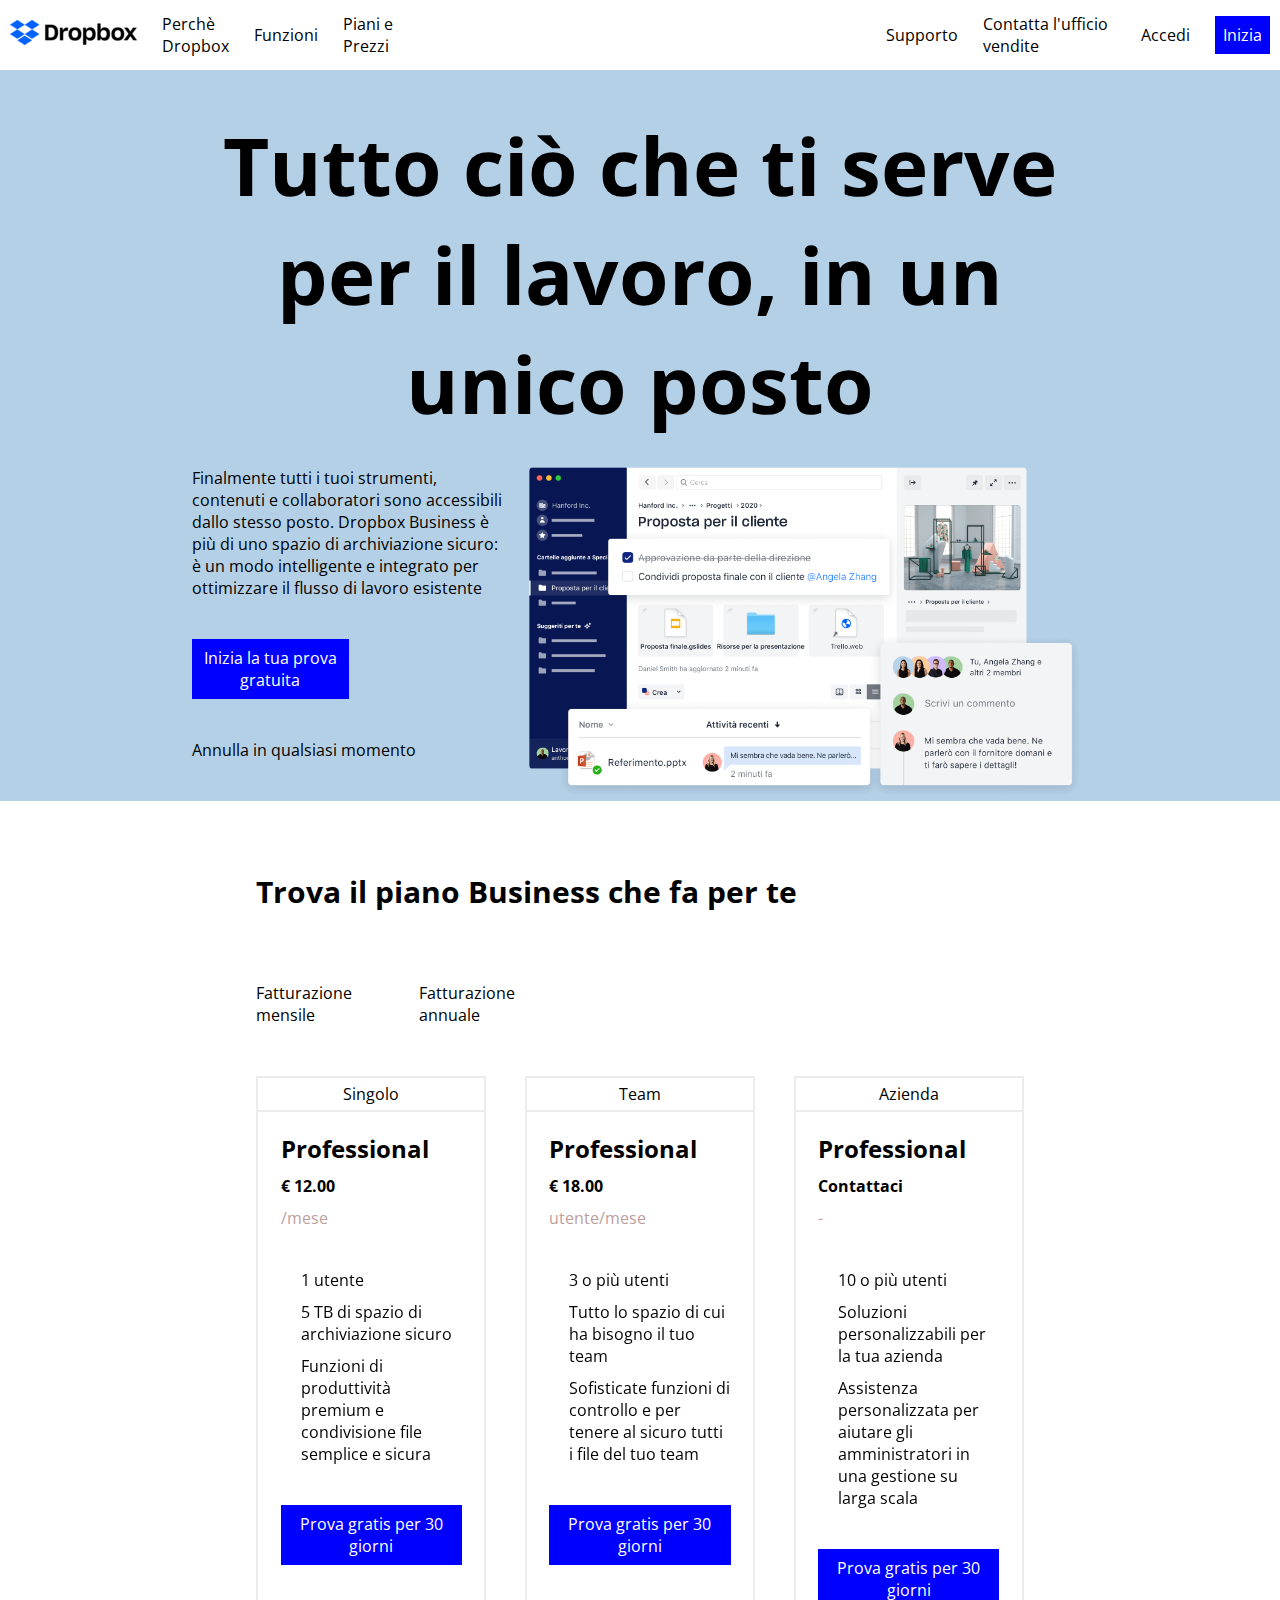
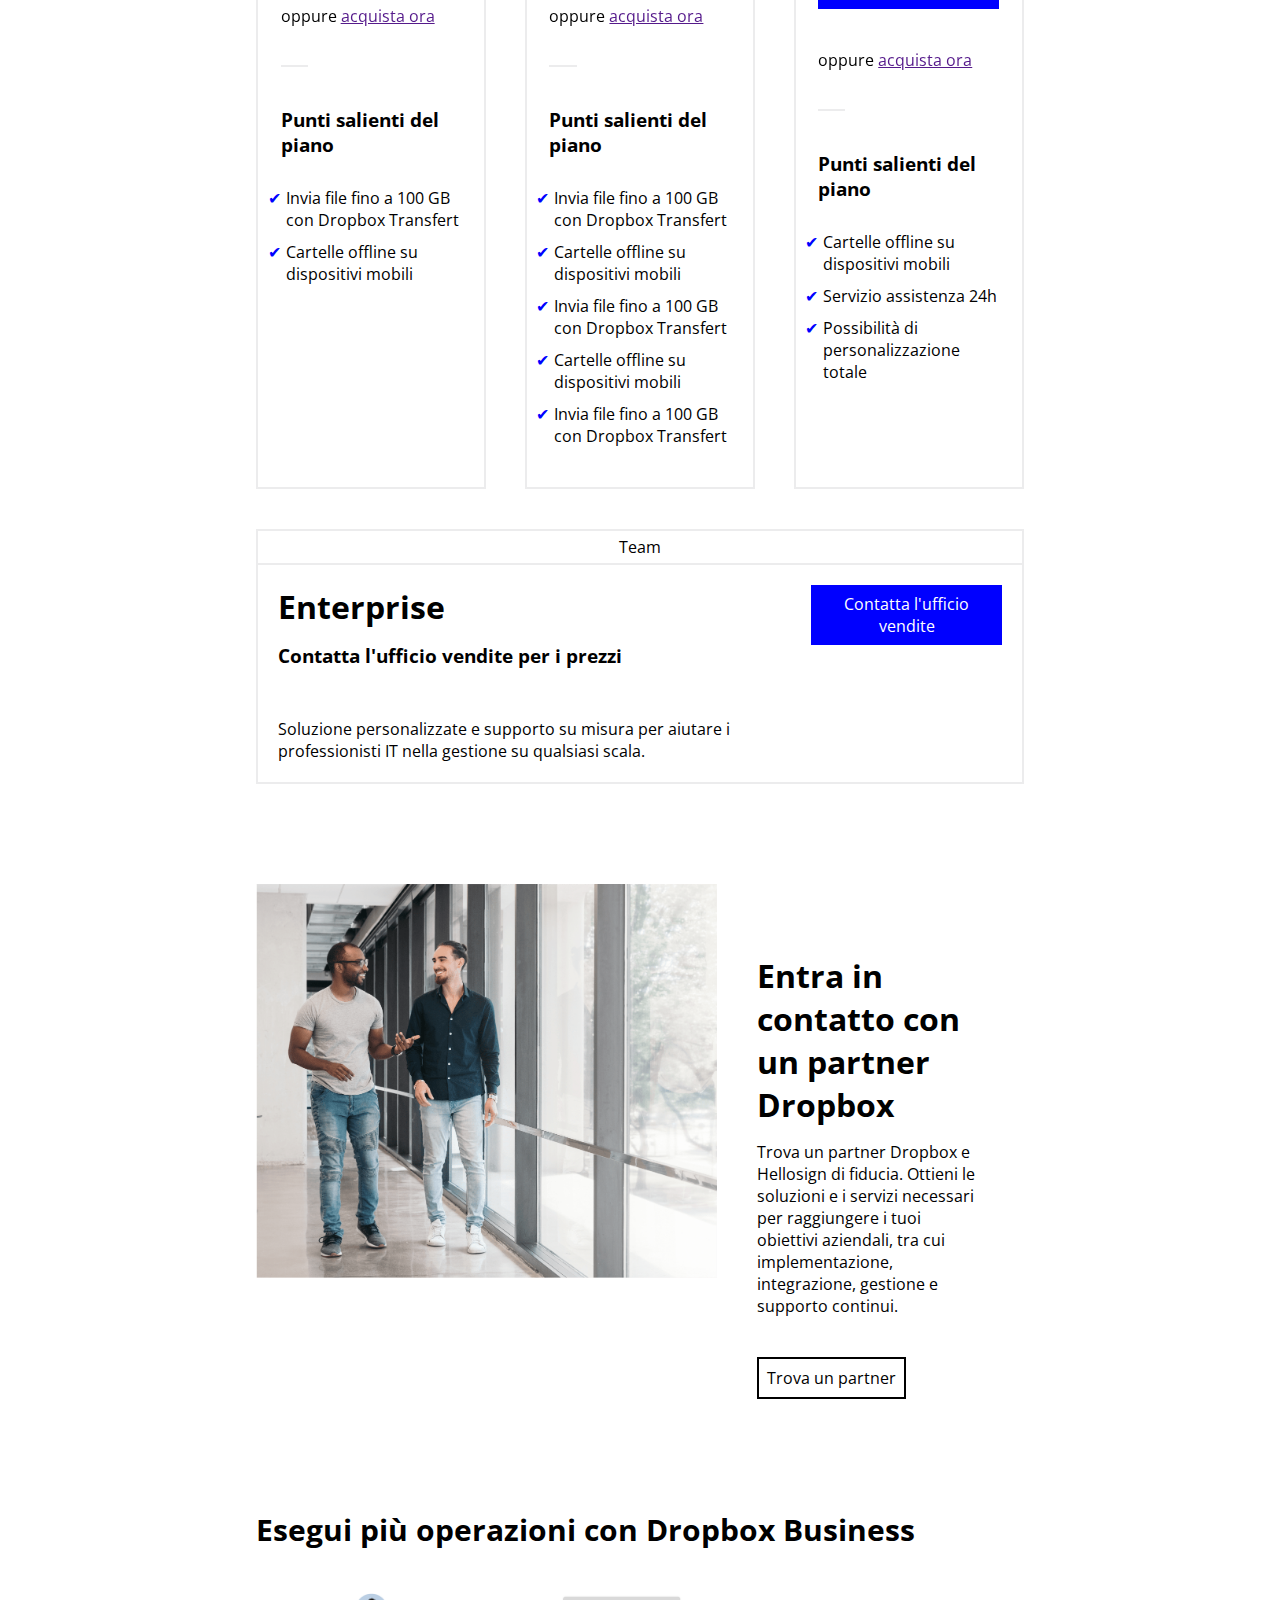
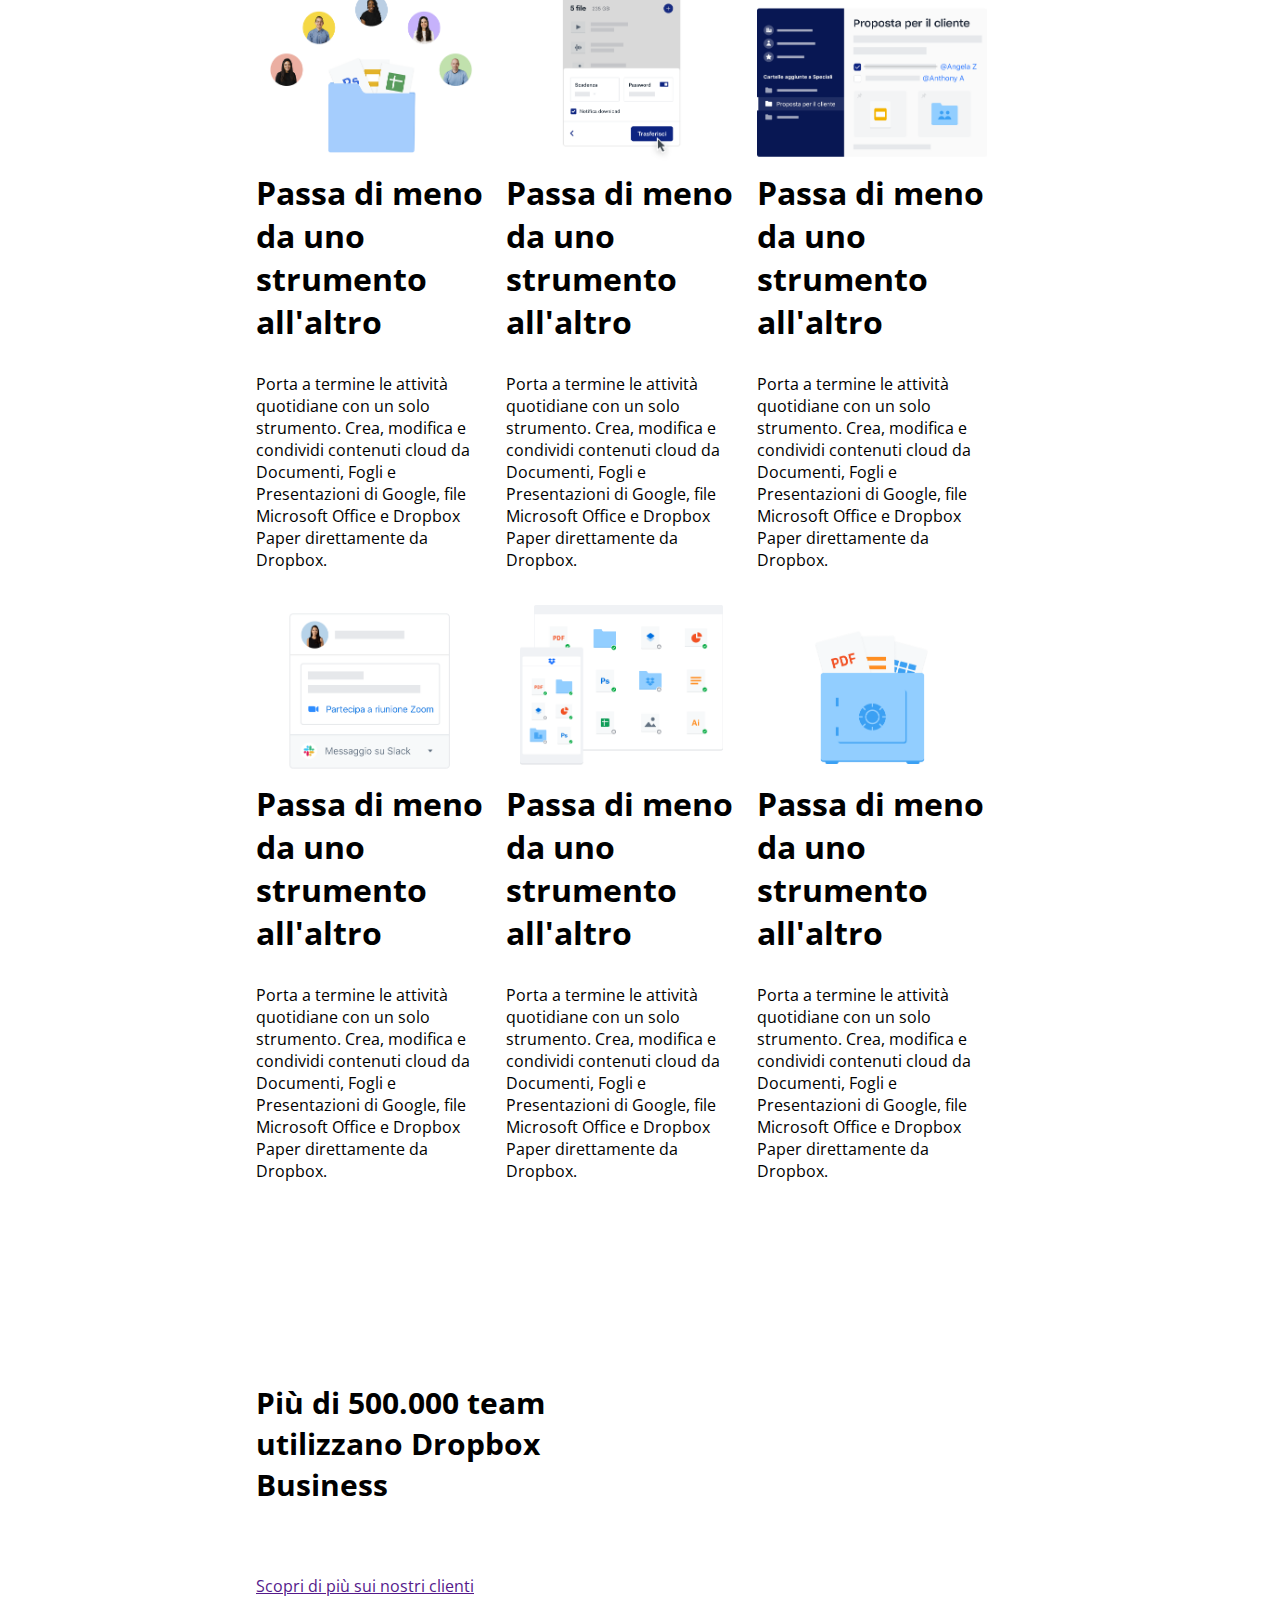
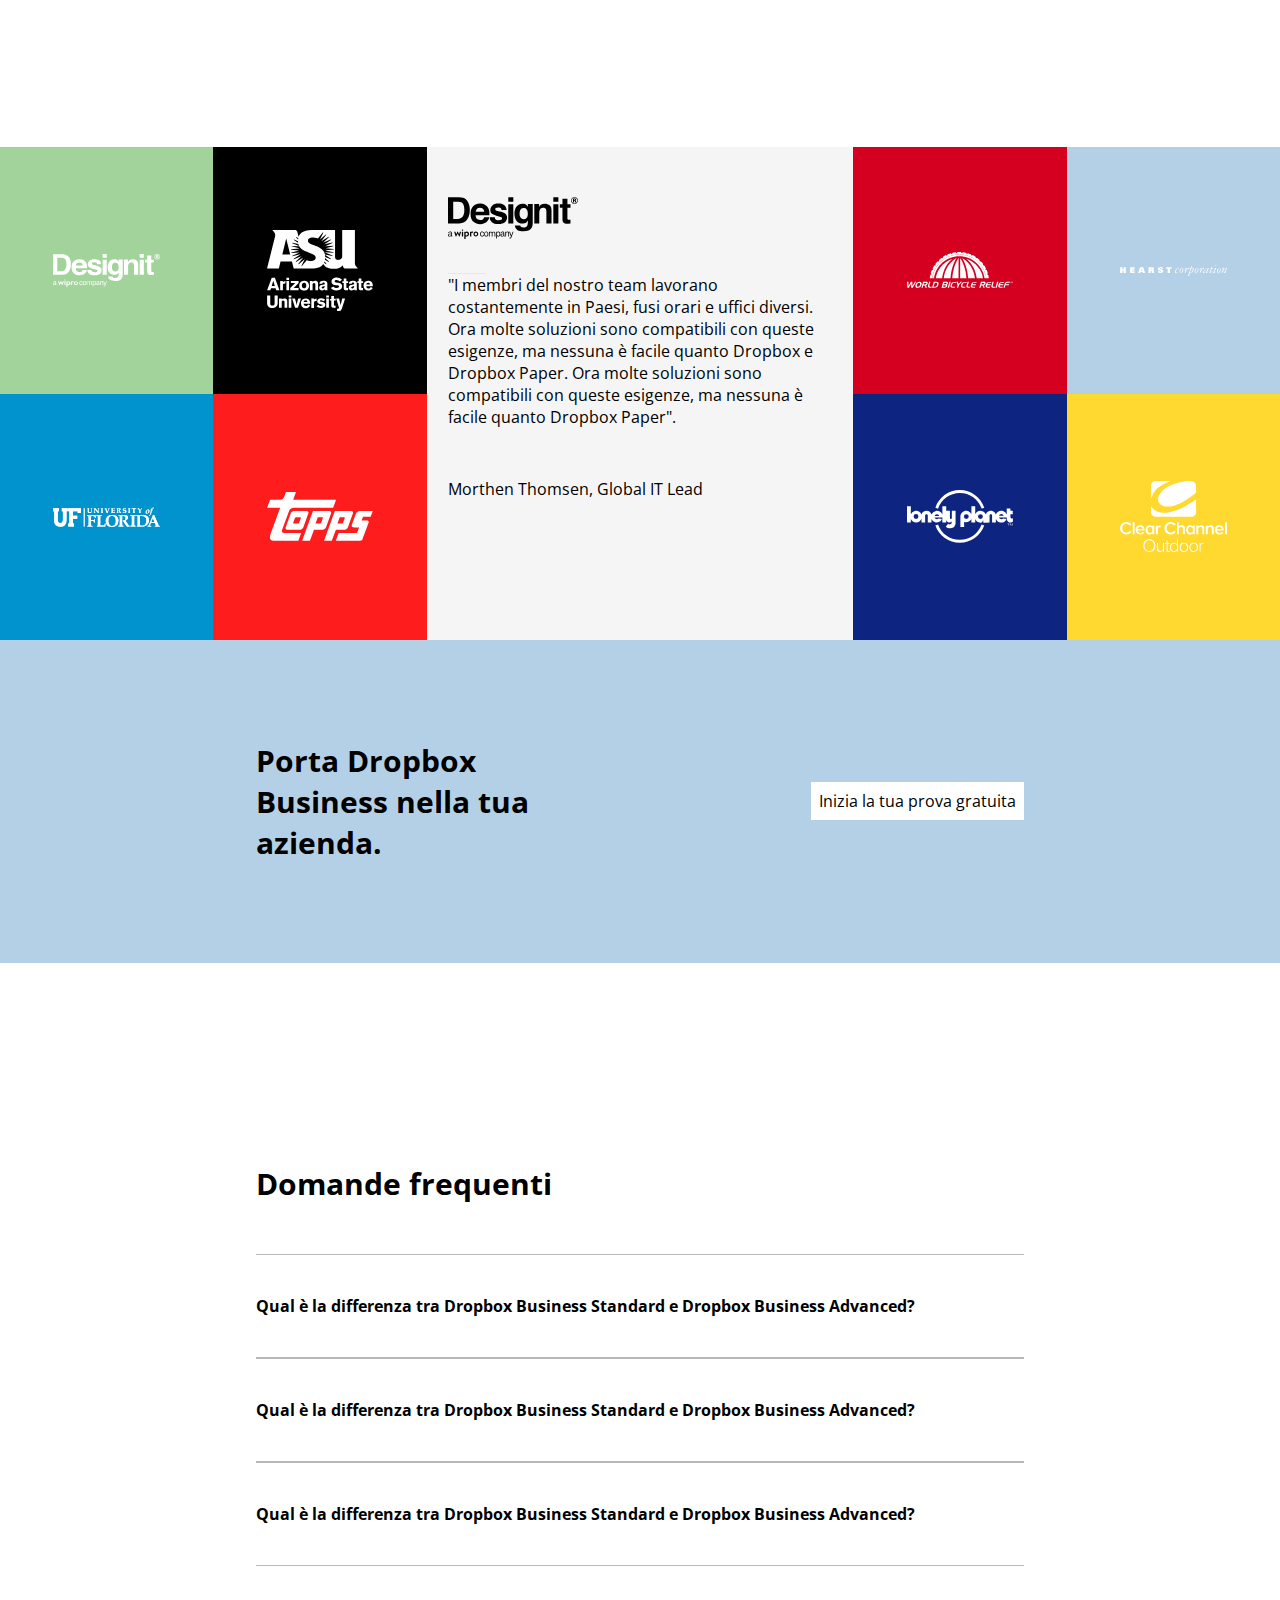
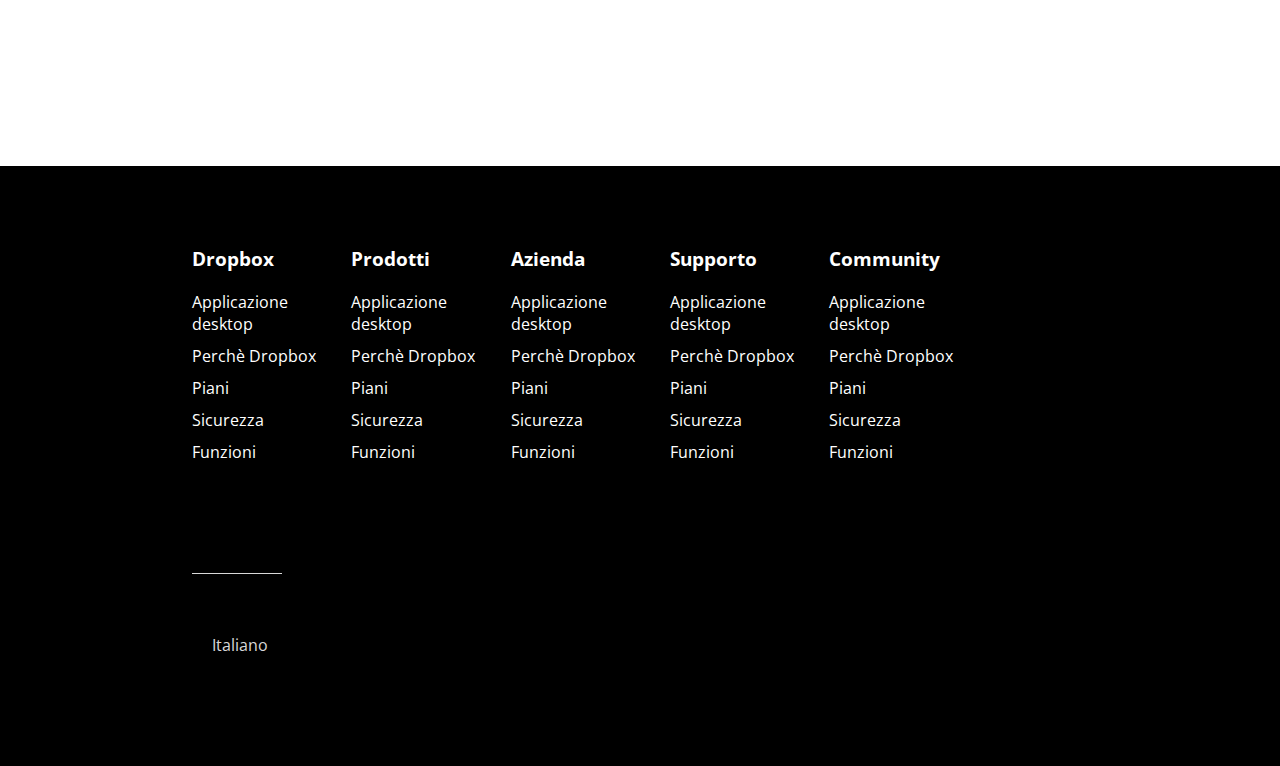
==== bonus/index.html @ e0d0a971 "esercizio base completato - inizio elementi bonus" ====
<!DOCTYPE html>
<html lang="it">
<head>
    <meta charset="UTF-8">
    <meta name="viewport" content="width=device-width, initial-scale=1.0">
    <link rel="stylesheet" href="https://cdnjs.cloudflare.com/ajax/libs/font-awesome/6.5.2/css/all.min.css" integrity="sha512-SnH5WK+bZxgPHs44uWIX+LLJAJ9/2PkPKZ5QiAj6Ta86w+fsb2TkcmfRyVX3pBnMFcV7oQPJkl9QevSCWr3W6A==" crossorigin="anonymous" referrerpolicy="no-referrer" />
    <link rel="preconnect" href="https://fonts.googleapis.com">
    <link rel="preconnect" href="https://fonts.gstatic.com" crossorigin>
    <link href="https://fonts.googleapis.com/css2?family=Open+Sans:ital,wght@0,300..800;1,300..800&display=swap" rel="stylesheet">
    <link rel="stylesheet" href="css/style.css">
    <title>Dropbox</title>
</head>
<body>

    <!-- inizio header -->
    <header>

        <!-- menu di navigazione -->
        <nav>
            <ul id="nav-ul-left">
                <li><a href=""><img src="img/logo-small.png" alt="logo"></a></li>
                <li><a href="">Perchè Dropbox</a></li>
                <li><a href="">Funzioni</a></li>
                <li><a href="">Piani e Prezzi</a></li>
            </ul>

            <ul id="nav-ul-right">
                <li><a href="">Supporto</a></li>
                <li><a href="">Contatta l'ufficio vendite</a></li>
                <li><a href="">Accedi</a></li>
                <li class="plan-button-try" id="little-button"><a id="inizia" href="">Inizia</a></li>
            </ul>
        </nav>
        <!-- /fine menu di navigazione -->

        <!-- banner header -->
        <section id="head-banner">
            <h1>Tutto ciò che ti serve per il lavoro, in un unico posto</h1>
            <div id="banner-flex-container">
                <div id="banner-left-item">
                    <p>Finalmente tutti i tuoi strumenti, contenuti e collaboratori sono accessibili dallo stesso posto. Dropbox Business è più di uno spazio di archiviazione sicuro: è un modo intelligente e integrato per ottimizzare il flusso di lavoro esistente</p>
                    <div class="plan-button-try" id="banner-button"><a href="">Inizia la tua prova gratuita</a></div>
                    <p>Annulla in qualsiasi momento</p>
                    <div id="arrow-down"><a href="#plans"><i class="fa-solid fa-arrow-down"></i></a></div>
                </div>
                <div id="banner-right-item">
                    <img src="img/jumbo.png" alt="">
                </div>
            </div>
        </section>
        <!-- /fine banner header -->

    </header>
    <!-- /fine header -->

    <!-- inizio main -->
    <main>

        <!-- sezioni piani tariffari -->
        <section id="plans">
            <!-- Titolo -->
            <h1 class="section-title">Trova il piano Business che fa per te</h1>
            <!-- Fatturazione -->
            <div id="radio-flex-container">
                <span class="facture"><i class="fa-regular fa-circle"></i> Fatturazione mensile</span>
                <span class="facture"><i class="fa-regular fa-circle"></i> Fatturazione annuale</span>
            </div>
            <!-- Scelta box piano tariffario -->
            <div id="plans-flex-container">
                <!-- inizio box piano tariffario -->
                <div class="plan-box">
                    <div class="plan-type"><i class="fa-solid fa-user"></i> Singolo</div>
                    <div class="plan-box-inside-container">
                        <h2>Professional</h2>
                        <div class="plan-price"> 12.00</div>
                        <div class="plan-duration">/mese</div>
                        <ul class="plan-details-list users-detail">
                            <li><i class="fa-solid fa-user"></i><span>1 utente</span></li>
                            <li><i class="fa-solid fa-folder"></i><span>5 TB di spazio di archiviazione sicuro</span></li>
                            <li><i class="fa-solid fa-share-nodes"></i><span>Funzioni di produttività premium e condivisione file semplice e sicura</span></li>
                        </ul>
                        <a href=""><div class="plan-button-try">
                            Prova gratis per 30 giorni
                        </div></a>
                        <div class="plan-buy-now">
                            oppure <a href="">acquista ora</a>
                            <div class="plan-buy-now-border"></div>
                        </div>
                        <h3 class="plan-feature-title">Punti salienti del piano</h3>
                        <ul class="plan-details-list check-blue">
                            <li><div>Invia file fino a 100 GB con Dropbox Transfert</div></li>
                            <li><div>Cartelle offline su dispositivi mobili</div></li>
                        </ul>
                    </div>
                </div>
                <!-- /fine box piano tariffario -->
                
                <!-- inizio box piano tariffario -->
                <div class="plan-box">
                    <div class="plan-type"><i class="fa-solid fa-users"></i> Team</div>
                    <div class="plan-box-inside-container">
                        <h2>Professional</h2>
                        <div class="plan-price"> 18.00</div>
                        <div class="plan-duration">utente/mese</div>
                        <ul class="plan-details-list users-detail">
                            <li><i class="fa-solid fa-users"></i><span>3 o più utenti</span></li>
                            <li><i class="fa-solid fa-folder"></i><span>Tutto lo spazio di cui ha bisogno il tuo team</span></li>
                            <li><i class="fa-solid fa-share-nodes"></i><span>Sofisticate funzioni di controllo e per tenere al sicuro tutti i file del tuo team</span></li>
                        </ul>
                        <a href=""><div class="plan-button-try">
                            Prova gratis per 30 giorni
                        </div></a>
                        <div class="plan-buy-now">
                            oppure <a href="">acquista ora</a>
                            <div class="plan-buy-now-border"></div>
                        </div>
                        <h3 class="plan-feature-title">Punti salienti del piano</h3>
                        <ul class="plan-details-list check-blue">
                            <li><div>Invia file fino a 100 GB con Dropbox Transfert</div></li>
                            <li><div>Cartelle offline su dispositivi mobili</div></li>
                            <li><div>Invia file fino a 100 GB con Dropbox Transfert</div></li>
                            <li><div>Cartelle offline su dispositivi mobili</div></li>
                            <li><div>Invia file fino a 100 GB con Dropbox Transfert</div></li>
                        </ul>
                    </div>
                </div>
                <!-- /fine box piano tariffario -->

                <!-- inizio box piano tariffario -->
                <div class="plan-box">
                    <div class="plan-type"><i class="fa-solid fa-building"></i> Azienda</div>
                    <div class="plan-box-inside-container">
                        <h2>Professional</h2>
                        <div class="plan-price-contact">Contattaci</div>
                        <div class="plan-duration">-</div>
                        <ul class="plan-details-list users-detail">
                            <li><i class="fa-solid fa-user"></i><span>10 o più utenti</span></li>
                            <li><i class="fa-solid fa-folder"></i><span>Soluzioni personalizzabili per la tua azienda</span></li>
                            <li><i class="fa-solid fa-share-nodes"></i><span>Assistenza personalizzata per aiutare gli amministratori in una gestione su larga scala</span></li>
                        </ul>
                        <a href=""><div class="plan-button-try">
                            Prova gratis per 30 giorni
                        </div></a>
                        <div class="plan-buy-now">
                            oppure <a href="">acquista ora</a>
                            <div class="plan-buy-now-border"></div>
                        </div>
                        <h3 class="plan-feature-title">Punti salienti del piano</h3>
                        <ul class="plan-details-list check-blue">
                            <li><div>Cartelle offline su dispositivi mobili</div></li>
                            <li><div>Servizio assistenza 24h</div></li>
                            <li><div>Possibilità di personalizzazione totale</div></li>
                        </ul>
                    </div>
                </div>
                <!-- /fine box piano tariffario -->
            </div>
        </section>
        <!-- /fine sezione piani tariffari -->

        <!-- inizio sezione ufficio vendite -->
        <section id="uff-vendite">
            <div class="plan-type"><i class="fa-solid fa-building"></i> Team</div>
            <div id="flex-container-uff-vend">
                <div class="flex-item-left">
                    <h1>Enterprise</h1>
                    <h3>Contatta l'ufficio vendite per i prezzi</h3>
                </div>
                <div class="flex-item-right">
                    <a href=""><div class="plan-button-try">Contatta l'ufficio vendite</div>
                </div></a>
            </div>
            <p>Soluzione personalizzate e supporto su misura per aiutare i professionisti IT nella gestione su qualsiasi scala.</p>
        </section>
        <!-- /fine sezione ufficio vendite -->

        <!-- inizio sezione contatto -->
        <section id="contatto">
            <div id="flex-container-contatto">
                <div id="item-left-contatto">
                    <img src="img/partner.png" alt="partner che parlano">
                </div>
                <div id="item-right-contatto">
                    <div>
                        <h1>Entra in contatto con un partner Dropbox</h1>
                        <p>Trova un partner Dropbox e Hellosign di fiducia. Ottieni le soluzioni e i servizi necessari per raggiungere i tuoi obiettivi aziendali, tra cui implementazione, integrazione, gestione e supporto continui.</p>
                        <a href=""><span class="white-button w-30 border-2">Trova un partner</span></a>
                    </div>
                </div>
            </div>
        </section>
        <!-- /fine sezione contatto -->

        <!-- inizio sezione più operazioni -->
        <section id="piu-operazioni">
            <h1 class="section-title">Esegui più operazioni con Dropbox Business</h1>
            <div id="flex-container-piu-operazioni">
                <div class="col-piu-operazioni">
                    <img src="img/business-feature-switching-tools.png" alt="">
                    <h1>Passa di meno da uno strumento all'altro</h1>
                    <p>Porta a termine le attività quotidiane con un solo strumento. Crea, modifica e condividi contenuti cloud da Documenti, Fogli e Presentazioni di Google, file Microsoft Office e Dropbox Paper direttamente da Dropbox.</p>
                </div>
                <div class="col-piu-operazioni">
                    <img src="img/business-feature-send-files-it.png" alt="">
                    <h1>Passa di meno da uno strumento all'altro</h1>
                    <p>Porta a termine le attività quotidiane con un solo strumento. Crea, modifica e condividi contenuti cloud da Documenti, Fogli e Presentazioni di Google, file Microsoft Office e Dropbox Paper direttamente da Dropbox.</p>
                </div>
                <div class="col-piu-operazioni">
                    <img src="img/business-feature-coordinate-it.png" alt="">
                    <h1>Passa di meno da uno strumento all'altro</h1>
                    <p>Porta a termine le attività quotidiane con un solo strumento. Crea, modifica e condividi contenuti cloud da Documenti, Fogli e Presentazioni di Google, file Microsoft Office e Dropbox Paper direttamente da Dropbox.</p>
                </div>
                <div class="col-piu-operazioni">
                    <img src="img/business-feature-integrations-it.png" alt="">
                    <h1>Passa di meno da uno strumento all'altro</h1>
                    <p>Porta a termine le attività quotidiane con un solo strumento. Crea, modifica e condividi contenuti cloud da Documenti, Fogli e Presentazioni di Google, file Microsoft Office e Dropbox Paper direttamente da Dropbox.</p>
                </div>
                <div class="col-piu-operazioni">
                    <img src="img/business-feature-multi-device.png" alt="">
                    <h1>Passa di meno da uno strumento all'altro</h1>
                    <p>Porta a termine le attività quotidiane con un solo strumento. Crea, modifica e condividi contenuti cloud da Documenti, Fogli e Presentazioni di Google, file Microsoft Office e Dropbox Paper direttamente da Dropbox.</p>
                </div>
                <div class="col-piu-operazioni">
                    <img src="img/business-feature-security.png" alt="">
                    <h1>Passa di meno da uno strumento all'altro</h1>
                    <p>Porta a termine le attività quotidiane con un solo strumento. Crea, modifica e condividi contenuti cloud da Documenti, Fogli e Presentazioni di Google, file Microsoft Office e Dropbox Paper direttamente da Dropbox.</p>
                </div>
            </div>
        </section>
        <!-- /fine sezione più operazioni -->

        <!-- inizio sezione scopri clienti -->
        <section id="scopri-clienti">
            <h1 class="section-title">Più di 500.000 team utilizzano Dropbox Business</h1>
            <div><a href="">Scopri di più sui nostri clienti</a></div>
        </section>
        <!-- /fine sezione scopri clienti -->

        <!-- inizio sezione customer -->
        <section id="customer">
            <div class="col-customer col-customer-side">
                <div class="customer-box" id="designit">
                    <img src="img/designit.svg" alt="logo designit">
                </div>
                <div class="customer-box" id="arizona">
                    <img src="img/arizona_state_university.svg" alt="logo arizona">
                </div>
                <div class="customer-box" id="florida">
                    <img src="img/university_of_florida.svg" alt="logo florida">
                </div>
                <div class="customer-box" id="topps">
                    <img src="img/topps.svg" alt="logo topps">
                </div>
            </div>
            <div class="col-customer" id="customer-central">
                <div id="c-central-container">
                    <div>
                        <img src="img/designit.svg" alt="logo design central">
                    </div>
                    <div id="line"></div>
                    <p>"I membri del nostro team lavorano costantemente in Paesi, fusi orari e uffici diversi. Ora molte soluzioni sono compatibili con queste esigenze, ma nessuna è facile quanto Dropbox e Dropbox Paper. Ora molte soluzioni sono compatibili con queste esigenze, ma nessuna è facile quanto Dropbox Paper".</p>
                    <div id="firma-customer">Morthen Thomsen, Global IT Lead</div>
                </div>
            </div>
            <div class="col-customer col-customer-side">
                <div class="customer-box" id="world-bicycle">
                    <img src="img/world_bicycle_relief.svg" alt="logo world bicycle">
                </div>
                <div class="customer-box" id="hearts">
                    <img src="img/hearst_corp.svg" alt="logo hearst">
                </div>
                <div class="customer-box" id="lonely-planet">
                    <img src="img/lonely_planet.svg" alt="logo lonely planet">
                </div>
                <div class="customer-box" id="clear-channel">
                    <img src="img/clear_channel.svg" alt="logo clear channel">
                </div>
            </div>
        </section>
        <!-- /fine sezione customer -->

        <!-- inizio sezione dropbox business -->
        <section id="dropbox-business">
            <div id="flex-container-business">
                <h1 id="business-title">Porta Dropbox Business nella tua azienda.</h1>
                <a href=""><div class="white-button">Inizia la tua prova gratuita</div></a>
            </div>
        </section>
        <!-- /fine sezione dropbox business -->

        <!-- inizio sezione faq -->
        <section id="faq">
            <h1>Domande frequenti</h1>
            <div class="faq-container">
                <div class="question">Qual è la differenza tra Dropbox Business Standard e Dropbox Business Advanced?</div>
                <div class="dropdown"><i class="fa-solid fa-caret-down"></i></div>
            </div>
            <div class="faq-container">
                <div class="question">Qual è la differenza tra Dropbox Business Standard e Dropbox Business Advanced?</div>
                <div class="dropdown"><i class="fa-solid fa-caret-down"></i></div>
            </div>
            <div class="faq-container">
                <div class="question">Qual è la differenza tra Dropbox Business Standard e Dropbox Business Advanced?</div>
                <div class="dropdown"><i class="fa-solid fa-caret-down"></i></div>
            </div>
        </section>
        <!-- /fine sezione faq -->

    </main>
    <!-- /fine main -->

    <!-- inizio footer -->
    <footer>
        <div id="footer-flex-container">
            <div class="footer-col">
                <h3>Dropbox</h3>
                <ul>
                    <a href=""><li>Applicazione desktop</li></a>
                    <a href=""><li>Perchè Dropbox</li></a>
                    <a href=""><li>Piani</li></a>
                    <a href=""><li>Sicurezza</li></a>
                    <a href=""><li>Funzioni</li></a>
                </ul>
            </div>
            <div class="footer-col">
                <h3>Prodotti</h3>
                <ul>
                    <a href=""><li>Applicazione desktop</li></a>
                    <a href=""><li>Perchè Dropbox</li></a>
                    <a href=""><li>Piani</li></a>
                    <a href=""><li>Sicurezza</li></a>
                    <a href=""><li>Funzioni</li></a>
                </ul>
            </div>
            <div class="footer-col">
                <h3>Azienda</h3>
                <ul>
                    <a href=""><li>Applicazione desktop</li></a>
                    <a href=""><li>Perchè Dropbox</li></a>
                    <a href=""><li>Piani</li></a>
                    <a href=""><li>Sicurezza</li></a>
                    <a href=""><li>Funzioni</li></a>
                </ul>
            </div>
            <div class="footer-col">
                <h3>Supporto</h3>
                <ul>
                    <a href=""><li>Applicazione desktop</li></a>
                    <a href=""><li>Perchè Dropbox</li></a>
                    <a href=""><li>Piani</li></a>
                    <a href=""><li>Sicurezza</li></a>
                    <a href=""><li>Funzioni</li></a>
                </ul>
            </div>
            <div class="footer-col">
                <h3>Community</h3>
                <ul>
                    <a href=""><li>Applicazione desktop</li></a>
                    <a href=""><li>Perchè Dropbox</li></a>
                    <a href=""><li>Piani</li></a>
                    <a href=""><li>Sicurezza</li></a>
                    <a href=""><li>Funzioni</li></a>
                </ul>
            </div>
        </div>
        <div id="lang-cont">
            <div><i class="fa-solid fa-earth-americas"></i> <span>Italiano </span><i class="fa-solid fa-caret-up"></i></div>
        </div>
    </footer>
    <!-- /fine footer -->
    
</body>
</html>
---- bonus/css/style.css ----
/* regole generali */
* {
    margin: 0;
    padding: 0;
    box-sizing: border-box;
    font-family: "Open Sans", sans-serif;
}

a {
    text-decoration: none;
}
/* REGOLE HEADER */
header {
    width: 100%;
    background-color: rgba(180,208,231,255);
    /* DEBUG */
    min-height: 300px;
}

/* regole nav */
nav {
    position: fixed;
    left: 0;
    top: 0;
    display: flex;
    justify-content: space-between;
    background-color: white;
    height: 70px;
    width: 100%;
}

nav ul {
    width: 30%;
    height: 100%;
    display: flex;
    align-items: center;
    gap: 25px;
    list-style-type: none;
}

nav ul a {
    color: black;
}

#nav-ul-left {
    margin-left: 10px;
}

#nav-ul-right {
    margin-right: 10px;
    justify-content: flex-end;
}

#little-button {
    width: 15%;
}

#inizia {
    color: white;
}

/* regole head banner */
#head-banner {
    width: 70%;
    margin: 40px auto 0px auto ;
    padding-top: 70px;
}

#head-banner h1 {
    text-align: center;
    font-size: 80px;
    margin-bottom: 30px;
}

#banner-flex-container {
    display: flex;
    /* DEBUG */
    min-height: 200px;
}

/* regole banner left */
#banner-left-item {
    width: 35%;
    /* DEBUG */
}

#banner-left-item p {
    margin-bottom: 40px;
}
#banner-button {
    width: 50%;
    margin-bottom: 40px;
}

#arrow-down {
    font-size: 50px;
}

#arrow-down a {
    color: black;
}

/* regole banner right */
#banner-right-item {
    width: 65%;
    /* DEBUG */
}

#banner-right-item img {
    max-width: 100%;
}

/* /FINE REGOLE HEADER */



/* REGOLE MAIN */
.section-title {
    font-size: 30px;
    margin-bottom: 70px;
}

/* regole piani tariffari */
#plans {
    width: 60%;
    margin: 70px auto 40px auto;
}

#radio-flex-container {
    width: 40%;
    display: flex;
    gap: 20px;
    margin-bottom: 50px;
}

#plans-flex-container {
    width: 100%;
    display: flex;
    justify-content: space-between;
}

.plan-box {
    width: 30%;
    border: solid 2px rgba(236,236,237,255);
    /* DEBUG */
}

.plan-type {
    text-align: center;
    padding: 5px;
    border-bottom: solid 2px rgba(236,236,237,255);
}

.plan-box-inside-container {
    width: 80%;
    margin: 20px auto 0px auto;
}

.plan-box-inside-container h2 {
    margin-bottom: 10px;
}

.plan-price {
    font-weight: bold;
    margin-bottom: 10px;
}

.plan-price-contact {
    font-weight: bold;
    margin-bottom: 10px;
}

.plan-price::before {
    content: ' \20AC';
}

.plan-duration {
    color: rgba(189,158,156,255);
    margin-bottom: 40px;
}

.plan-details-list {
    list-style-type: none;
    margin-bottom: 40px;

}

.users-detail li {
    position: relative;
}

.users-detail span {
    padding-left: 20px;
    display: inline-block;
}

.users-detail .fa-solid {
    position: absolute;
    top: 2px;
}

.check-blue li::marker {
    content: ' \2714';
    color: blue;
    margin-right: 10px;
}

.check-blue li div {
    margin-left: 5px;
}

.plan-details-list li {
    margin-bottom: 10px;
}

.plan-button-try {
    width: 100%;
    background-color: blue;
    color: white;
    padding: 8px;
    text-align: center;
}

.plan-button-try a {
    color: white;
}

.plan-buy-now {
    width: 100%;
    padding: 40px 0px 40px 0px;
    position: relative;
    margin-bottom: 40px;
}

.plan-buy-now a {
    text-decoration: underline;
}

.plan-buy-now-border {
    position: absolute;
    width: 15%;
    left: 0px;
    bottom: 0px;
    border-bottom: solid 2px rgba(236,236,237,255);;
}

.plan-feature-title {
    margin-bottom: 30px;
}
/* /fine regole piani tariffari */



/* regole uff vendite */
#uff-vendite {
    margin: 0 auto;
    width: 60%;
    border: solid 2px rgba(236,236,237,255);
}

#flex-container-uff-vend {
    display: flex;
    justify-content: space-between;
    margin-top: 20px;

}

.flex-item-left {
    margin-left: 20px;
    
}

.flex-item-left h1 {
    margin-bottom: 15px;
}

.flex-item-right {
    width: 25%;
    margin-right: 20px;
    
}

#uff-vendite p {
    width: 60%;
    margin-left: 20px;
    margin-top: 50px;
    margin-bottom: 20px;
}
/* /fine regole uff vendite */


/* inizio regole sezione contatto */
#contatto {
    width: 60%;
    margin: 100px auto 80px auto;
}
#flex-container-contatto {
    width: 100%;
    display: flex;
}

#item-left-contatto {
    width: 60%;
}

#item-left-contatto img {
    max-width: 100%;
}

#item-right-contatto {
    width: 40%;
}

#item-right-contatto > div {
    padding: 40px;
}

#item-right-contatto h1 {
    margin-top: 30px;
    margin-bottom: 15px;
}

#item-right-contatto p {
    margin-bottom: 50px;
}

.white-button {
    background-color: white;
    color: black;
    padding: 8px;
}

.w-30 {
    width: 30%;
}

.border-2 {
    border: solid 2px black;
}
/* fine regole sezione contatto */


/* inizio regole sezion più operazioni */
#piu-operazioni {
    width: 60%;
    margin: 0px auto ;
}

#piu-operazioni h1 {
    margin-bottom: 30px;
}

#flex-container-piu-operazioni {
    display: flex;
    justify-content: flex-start;
    gap: 20px;
    align-items: center;
    flex-wrap: wrap;
}

.col-piu-operazioni {
    width: 30%;

}

.col-piu-operazioni img {
    max-width: 100%;
}

.col-piu-operazioni h1 {
    margin-bottom: 15px;
}
/* /fine regole sezione più operazioni */


/* inizio regole sezione scopri clienti */
#scopri-clienti {
    width: 60%;
    margin: 200px auto 150px auto ;
}

#scopri-clienti h1 {
    width: 50%;
}

#scopri-clienti a {
    text-decoration: underline;
}
/* /fine regole sezione scopri clienti */



/* inizio regole customer */
#customer {
    width: 100%;
    display: flex;
}

.col-customer {
    width: calc(100% / 3);
    /* debug 
    min-height: 500px; */
}

.col-customer-side {
    display: flex;
    flex-wrap: wrap;
}

.customer-box {
    width: 50%;
    height: 50%;
    display: flex;
    justify-content: center;
    align-items: center;
    /* debug */
}

.customer-box img {
    max-width: 50%;
    filter: brightness(0) invert(1);
}

/* regole customer centrale */
#customer-central {
    background-color: rgba(245,245,245,255);
}

#c-central-container {
    width: 90%;
    margin: 50px auto 0px auto;
    /* debug */
    min-height: 80%;
}

#c-central-container img {
    max-width: 34%;
}

#line {
    width: 10%;
    height: 30px;
    border-bottom: solid 1px rgba(231,231,232,255);
}

#firma-customer {
    margin-top: 50px;
    margin-bottom: 140px;
}



/* /fine regole customer centrale */


/* regole id vari marchi */
#designit {
    background-color: rgba(162,211,155,255);
}

#arizona {
    background-color: black;
}

#florida {
    background-color: rgba(0,147,206,255);
}

#topps {
    background-color: rgba(255,28,28,255);
}

#world-bicycle {
    background-color: rgba(213,0,31,255);
}

#lonely-planet {
    background-color: rgba(13,36,129,255);
}

#hearts {
    background-color: rgba(180,208,231,255);
}

#clear-channel {
    background-color: rgba(255,216,48,255);
}
/* /fine regole id vari marchi */


/* /fine regole customer */


/* inizio regole sezione dropbox business */
#dropbox-business {
    width: 100%;
    background-color: rgba(180,208,231,255);
}

#flex-container-business {
    width: 60%;
    margin: 0px auto;
    display: flex;
    justify-content: space-between;
    align-items: center;
    padding-top: 100px;
    padding-bottom: 100px;
}

#business-title {
    font-size: 30px;
    width: 40%;
}
/* /fine regole sezione dropbox business */


/* inizio regole faq */
#faq {
    width: 60%;
    margin: 200px auto 200px auto;
    /* debug */
}

#faq h1 {
    font-size: 30px;
    margin-bottom: 50px;
    
}

.faq-container {
    width: 100%;
    display: flex;
    justify-content: space-between;
    align-items: center;
    border-top: solid 1px rgba(184,184,184,255);
    border-bottom: solid 1px rgba(184,184,184,255);
    
}

.question {
    padding: 40px 0 40px 0;
    font-weight: bold;
    
}
/* fine regole faq */
/* /FINE REGOLE MAIN */


/* REGOLE FOOTER */
footer {
    width: 100%;
    background-color: black;
    /* debug */
    min-height: 600px;
}

#footer-flex-container {
    width: 70%;
    display: flex;
    margin: 0 auto;
    gap: 10px;
    /* debug */

}

.footer-col {
    width: calc(100% / 6);
    margin-top: 80px;
    margin-bottom: 100px;
    color: white;
}

.footer-col h3 {
    margin-bottom: 20px;
}

.footer-col ul {
    list-style-type: none;
}

.footer-col li {
    margin-bottom: 10px;
    color: white;
}

#lang-cont {
    width: 70%;
    margin: 0px auto 0px auto;
    
}

#lang-cont div {
    width: 10%;
    padding: 60px 20px 20px 20px;
    color: rgba(216,216,216,255);
    border-top: solid 1px rgba(216,216,216,255);
}
/* /FINE REGOLE FOOTER */
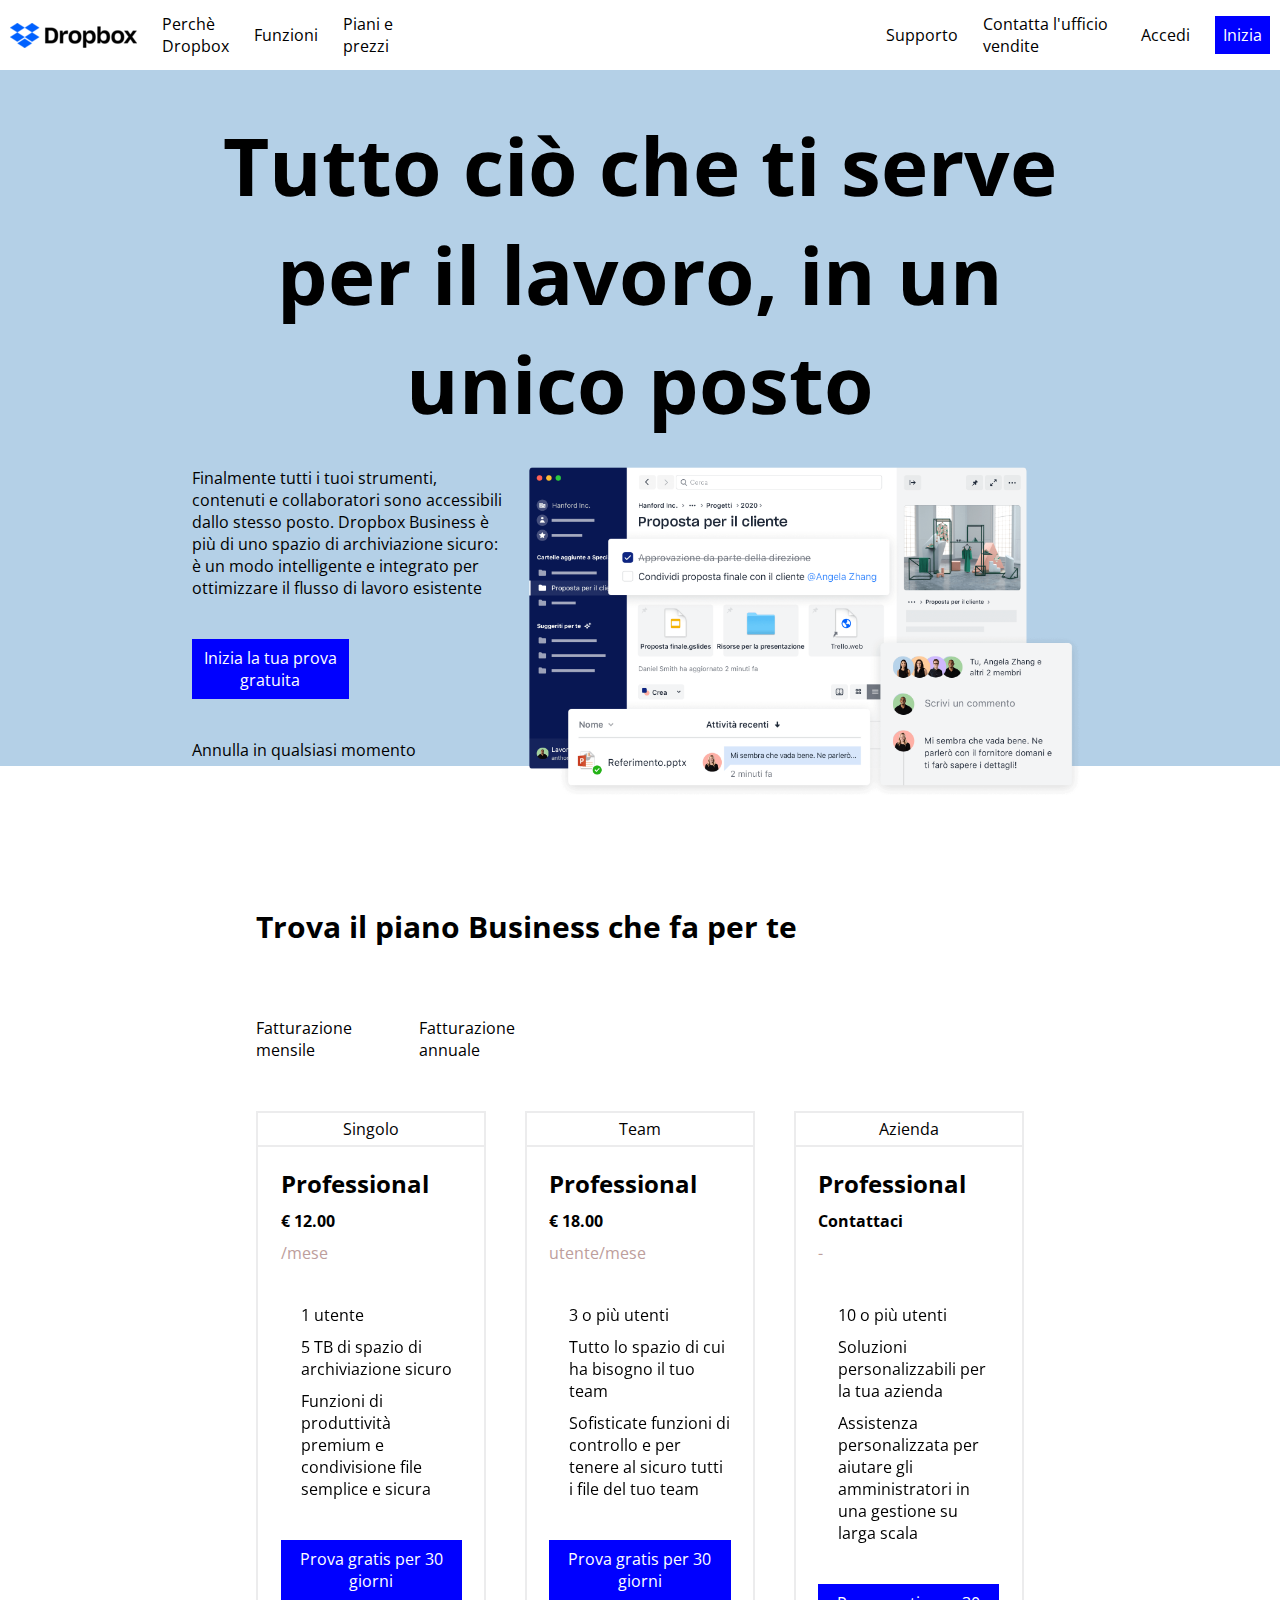
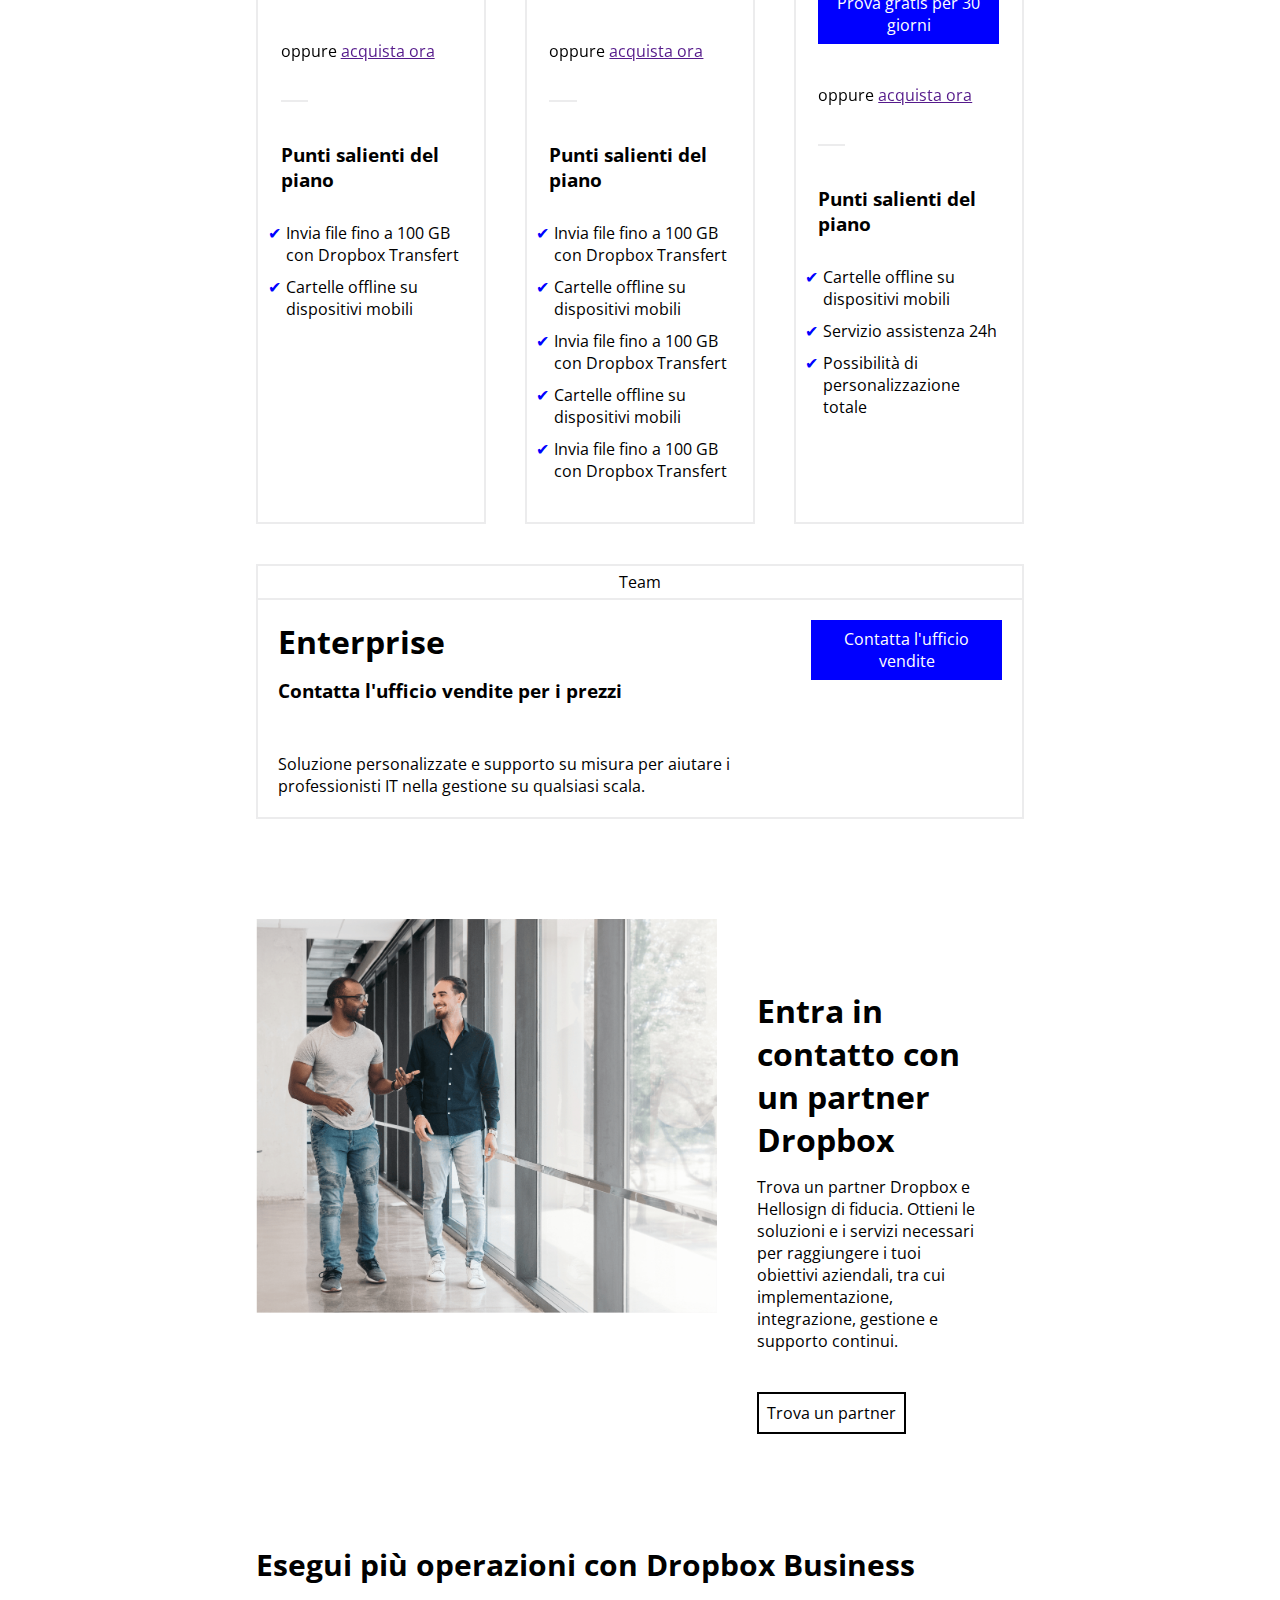
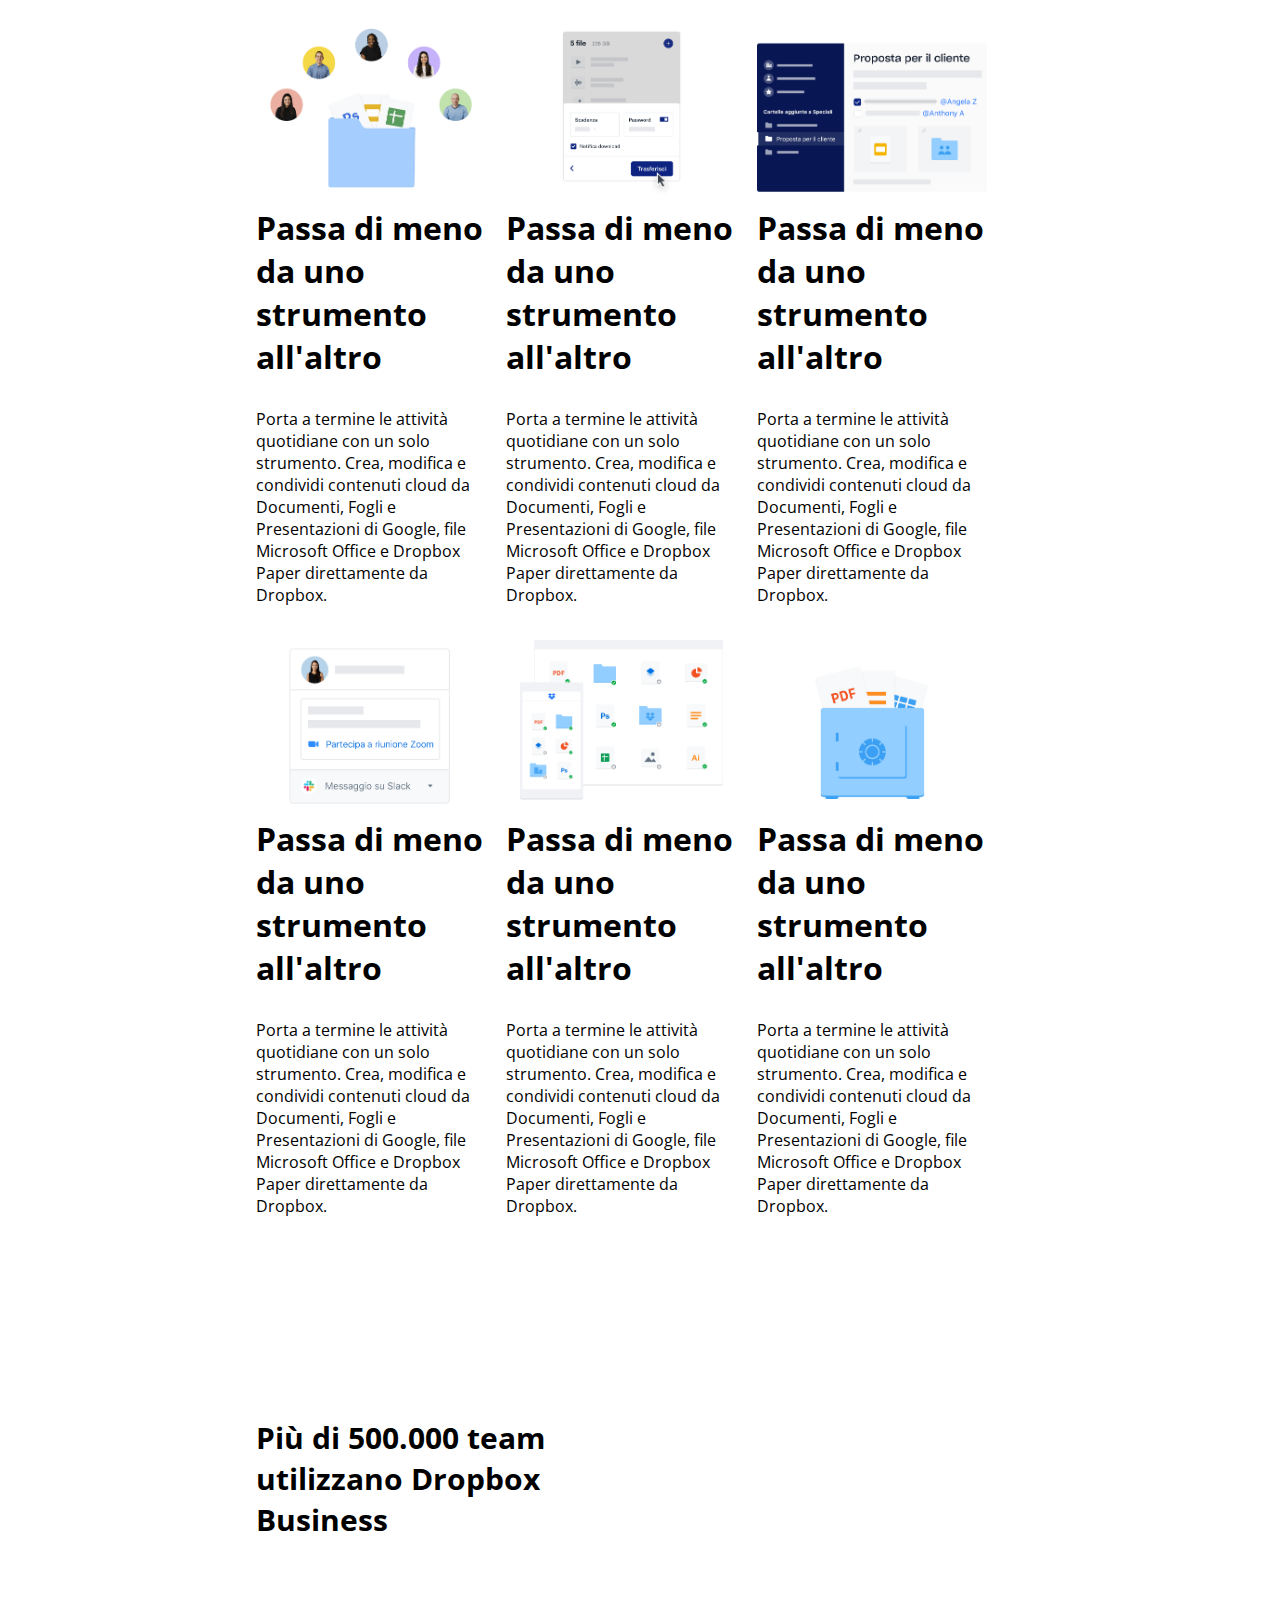
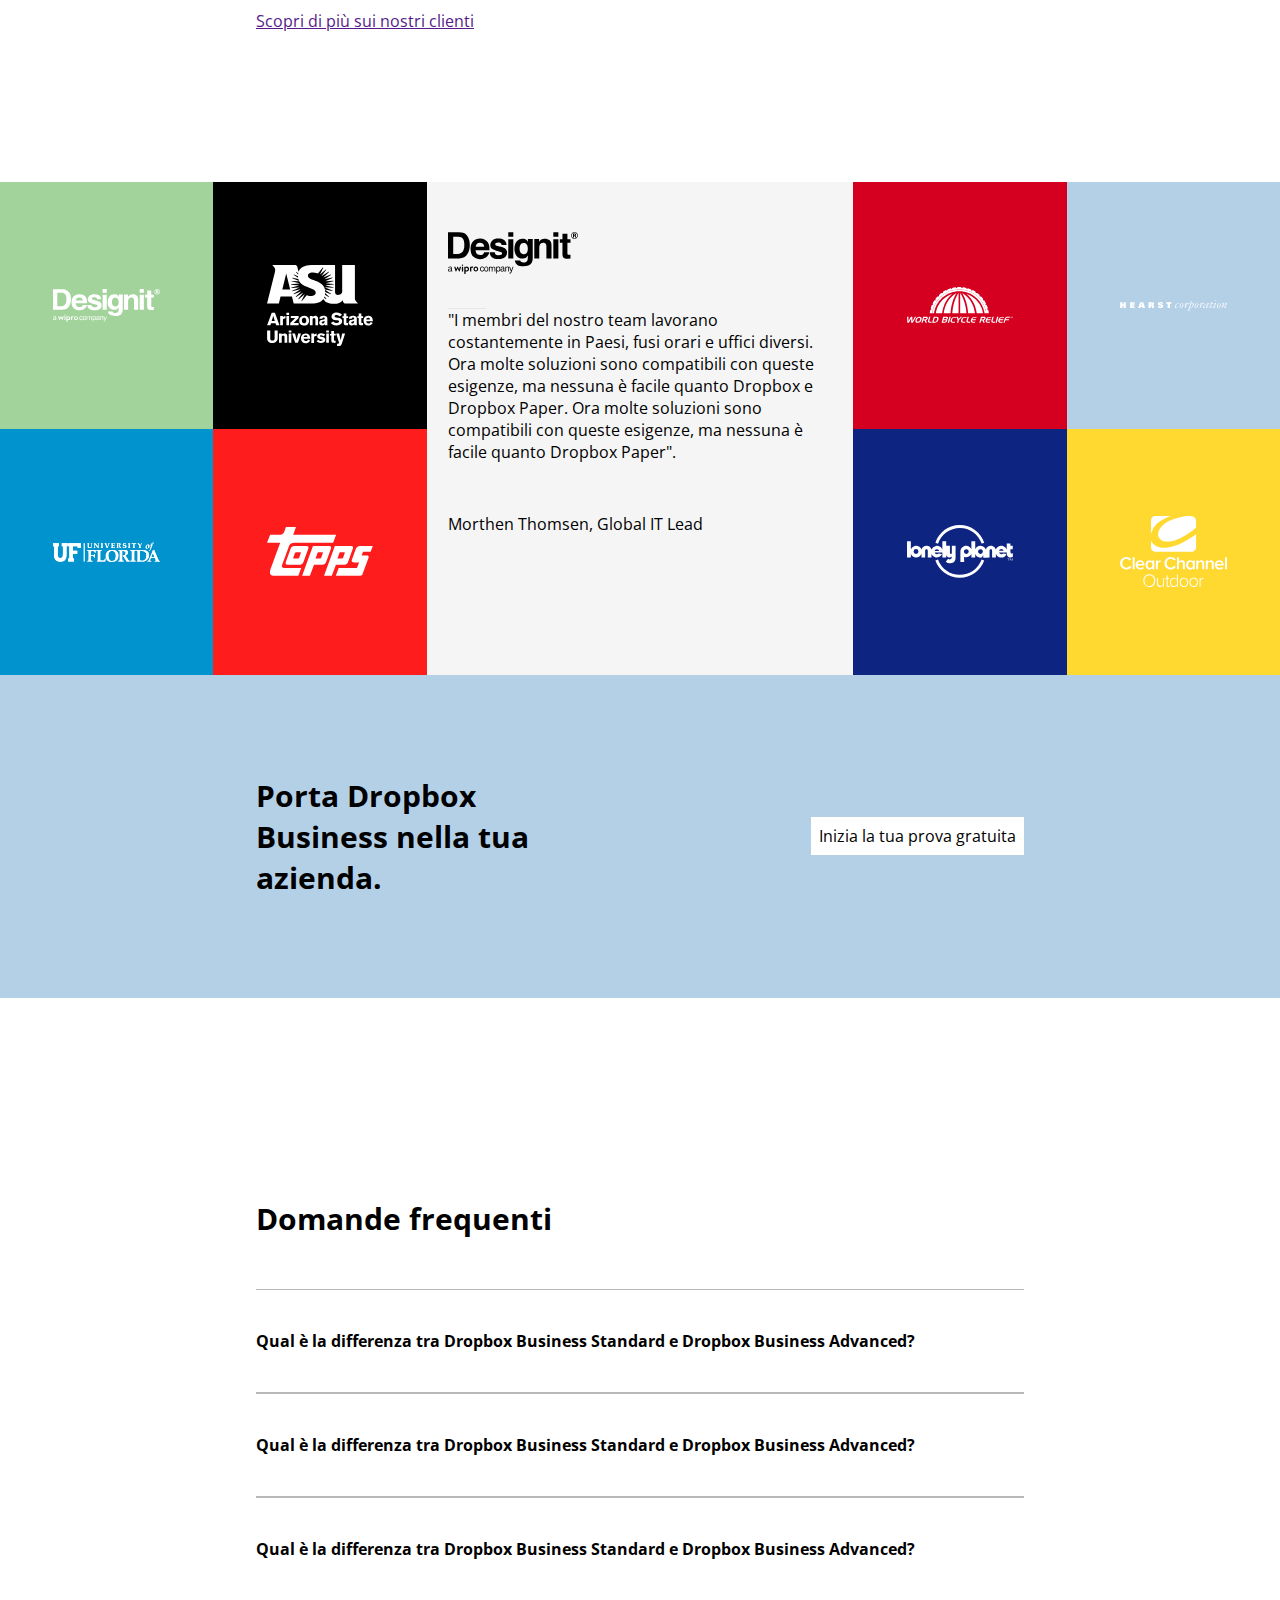
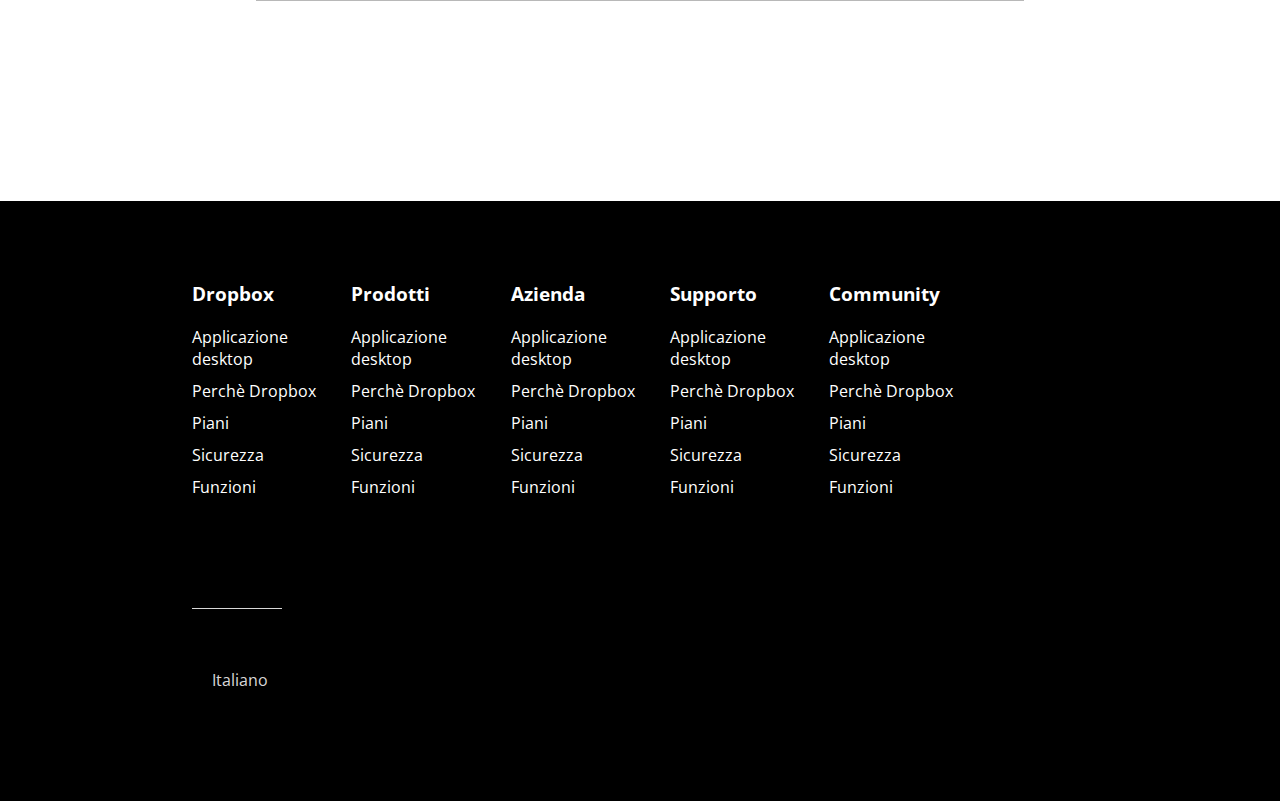
==== commit 608aec63: "bonus -  add hover border to nav menu" ====
--- a/bonus/index.html
+++ b/bonus/index.html
@@ -19,15 +19,15 @@
         <nav>
             <ul id="nav-ul-left">
                 <li><a href=""><img src="img/logo-small.png" alt="logo"></a></li>
-                <li><a href="">Perchè Dropbox</a></li>
-                <li><a href="">Funzioni</a></li>
-                <li><a href="">Piani e Prezzi</a></li>
+                <a href=""><li><div class="down-line"></div>Perchè Dropbox</li></a>
+                <a href=""><li><div class="down-line"></div>Funzioni</li></a>
+                <a href=""><li><div class="down-line"></div>Piani e prezzi</li></a>
             </ul>
 
             <ul id="nav-ul-right">
-                <li><a href="">Supporto</a></li>
-                <li><a href="">Contatta l'ufficio vendite</a></li>
-                <li><a href="">Accedi</a></li>
+                <a href=""><li><div class="down-line"></div>Supporto</li></a>
+                <a href=""><li><div class="down-line"></div>Contatta l'ufficio vendite</li></a>
+                <a href=""><li><div class="down-line"></div>Accedi</li></a>
                 <li class="plan-button-try" id="little-button"><a id="inizia" href="">Inizia</a></li>
             </ul>
         </nav>
--- a/bonus/css/style.css
+++ b/bonus/css/style.css
@@ -14,7 +14,7 @@
     width: 100%;
     background-color: rgba(180,208,231,255);
     /* DEBUG */
-    min-height: 300px;
+    height: 726px;
 }
 
 /* regole nav */
@@ -40,6 +40,10 @@
 
 nav ul a {
     color: black;
+    height: 100%;
+    display: flex;
+    justify-content: center;
+    align-items: center;
 }
 
 #nav-ul-left {
@@ -50,6 +54,37 @@
     margin-right: 10px;
     justify-content: flex-end;
 }
+
+/* LINE TRY */
+
+#nav-ul-right li {
+    position: relative;
+}
+
+.down-line {
+    display: none;
+    position: absolute;
+    top: 45px;
+    left: 0px;
+    width: 100%;
+    border-bottom: solid 2px green;
+    transition: all 0.5s;
+
+}
+
+#nav-ul-right a:hover .down-line{
+    display: inline-block;
+}
+
+#nav-ul-left li {
+    position: relative;
+}
+
+#nav-ul-left a:hover .down-line{
+    display: inline-block;
+}
+
+/* LINE TRY */
 
 #little-button {
     width: 15%;
@@ -123,7 +158,7 @@
 /* regole piani tariffari */
 #plans {
     width: 60%;
-    margin: 70px auto 40px auto;
+    margin: 140px auto 40px auto;
 }
 
 #radio-flex-container {
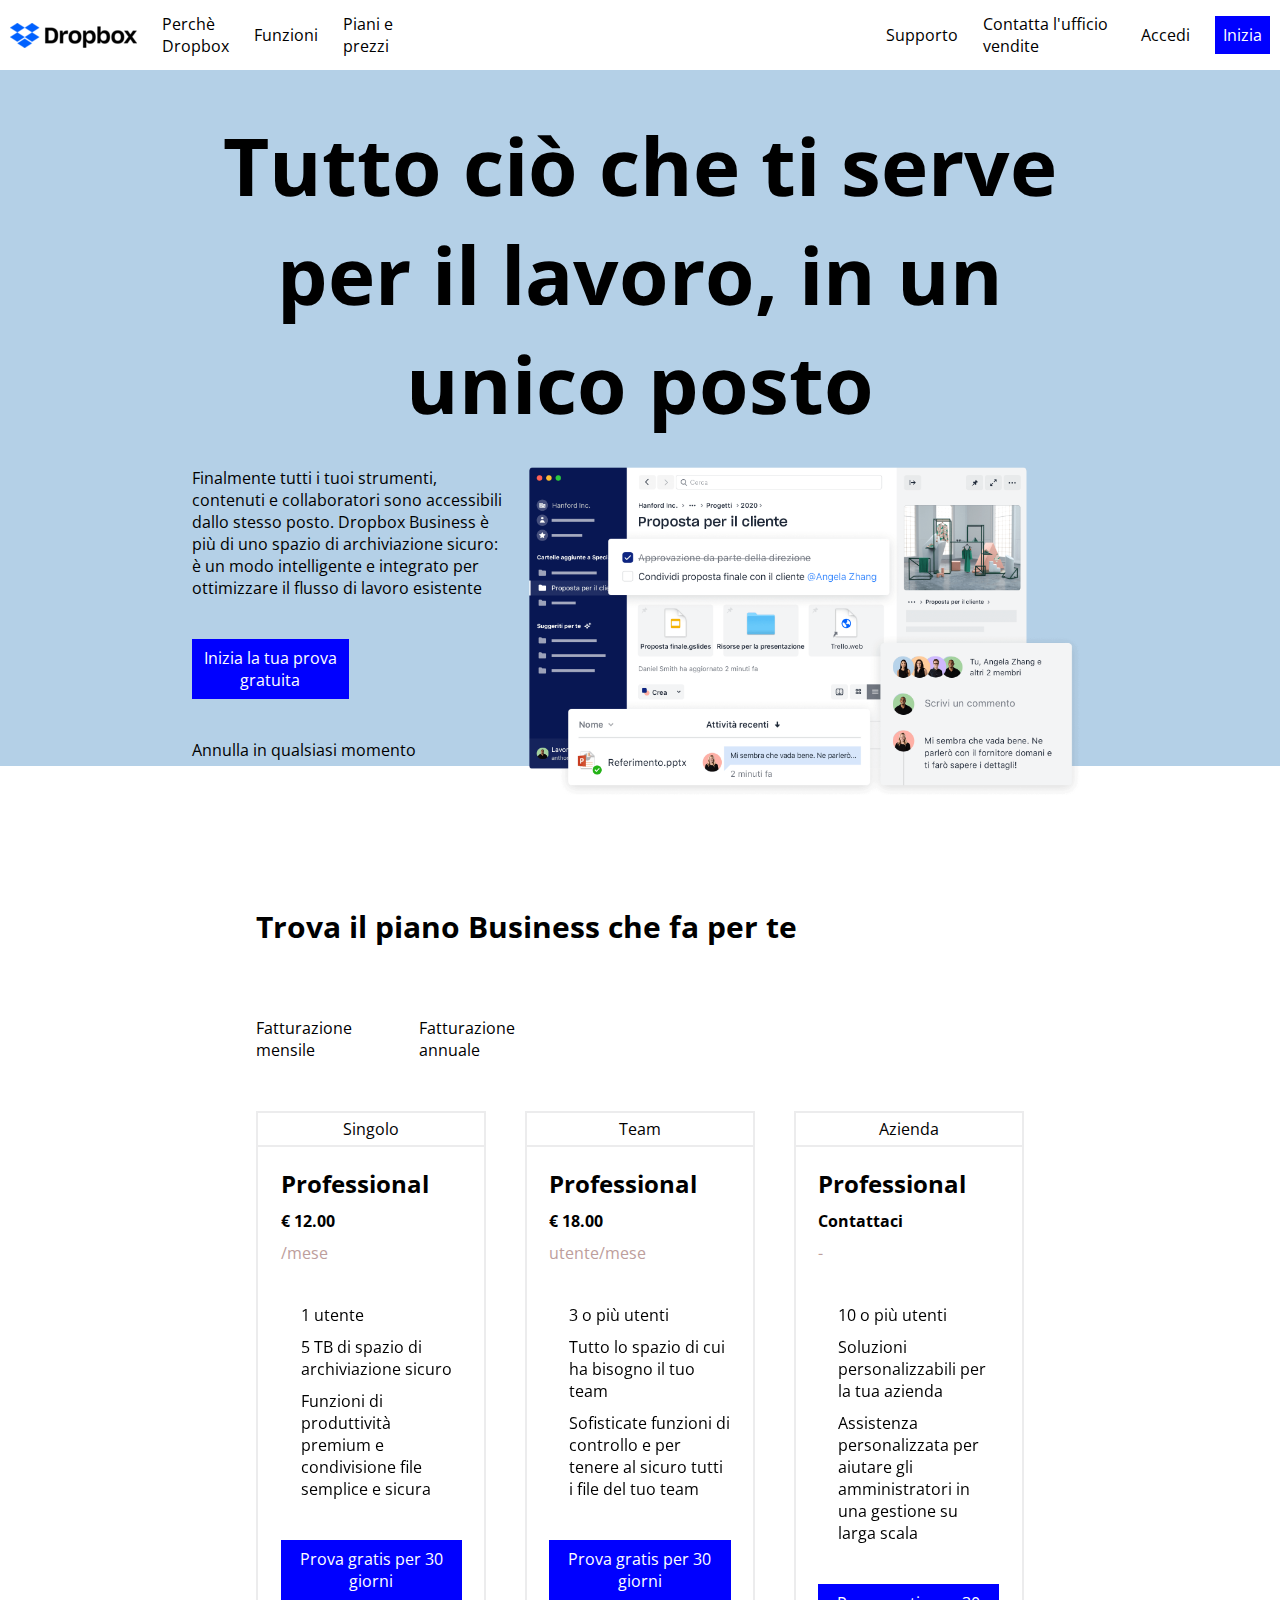
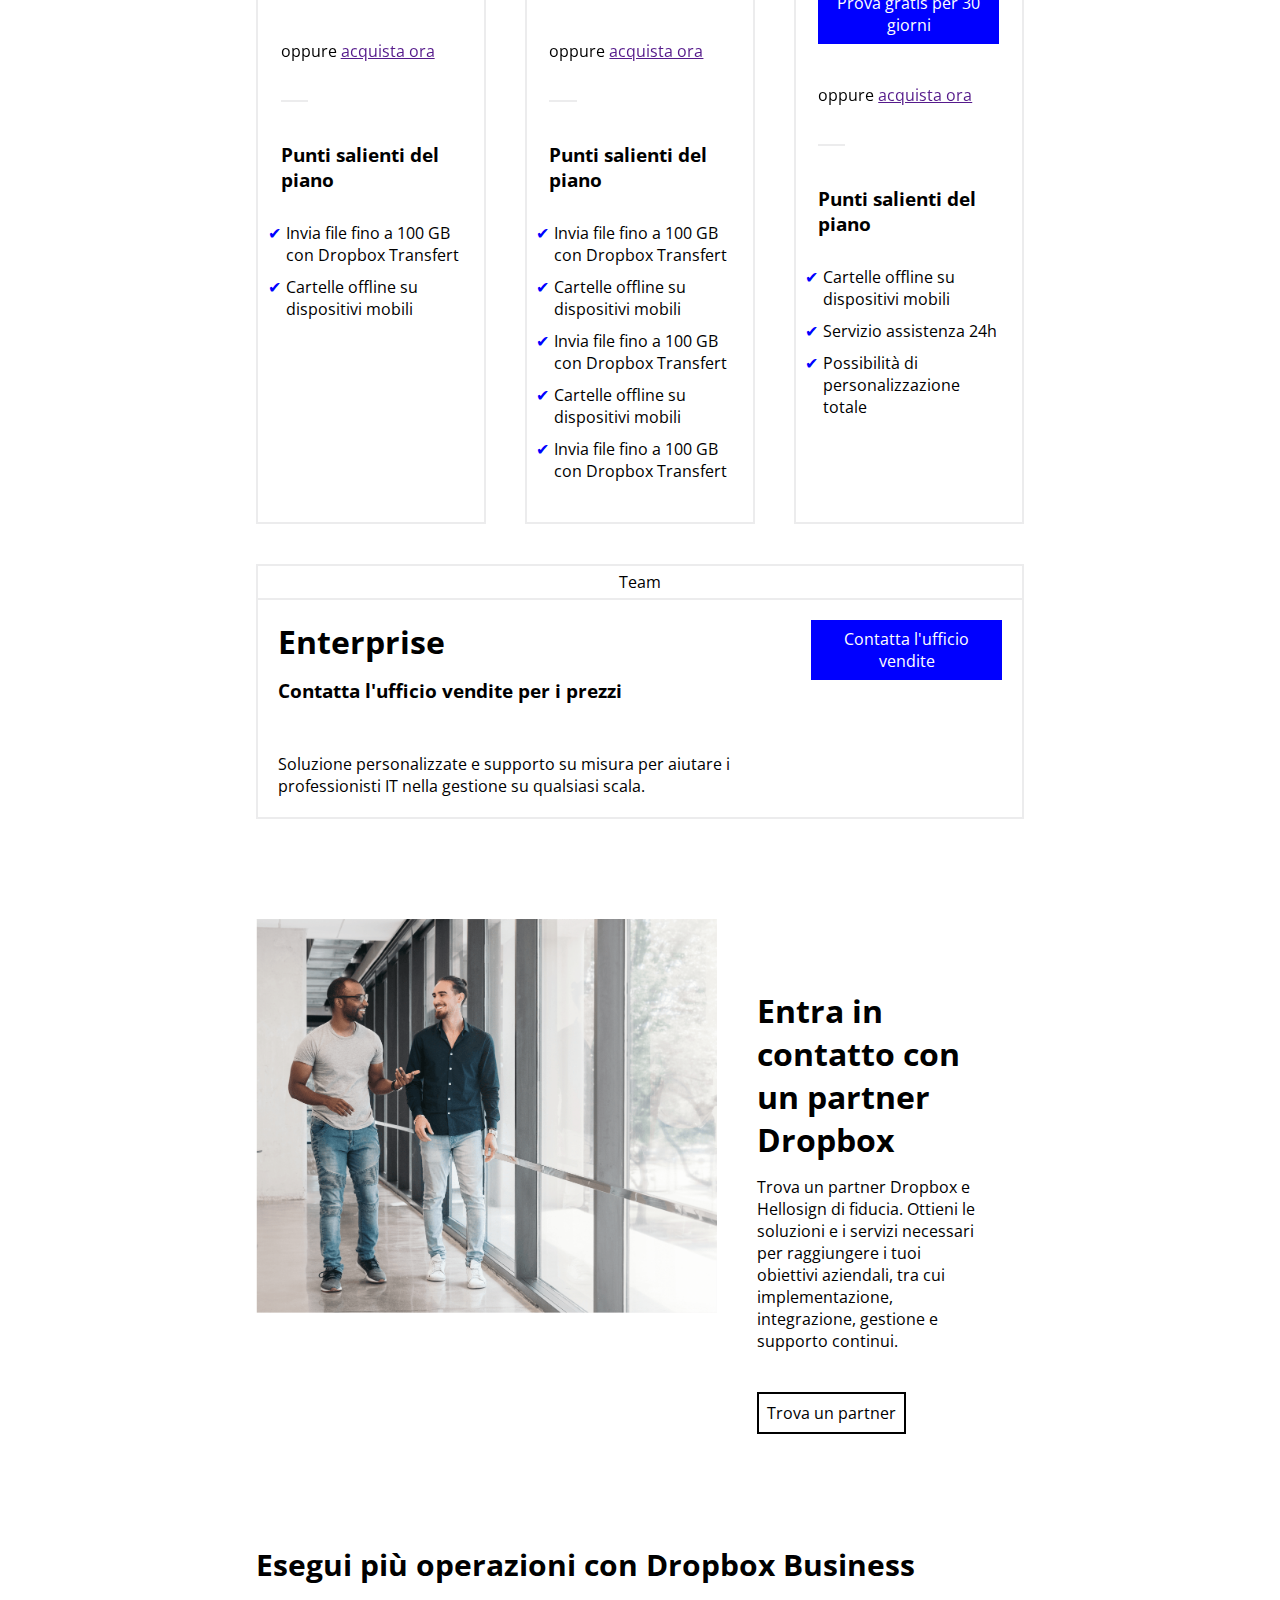
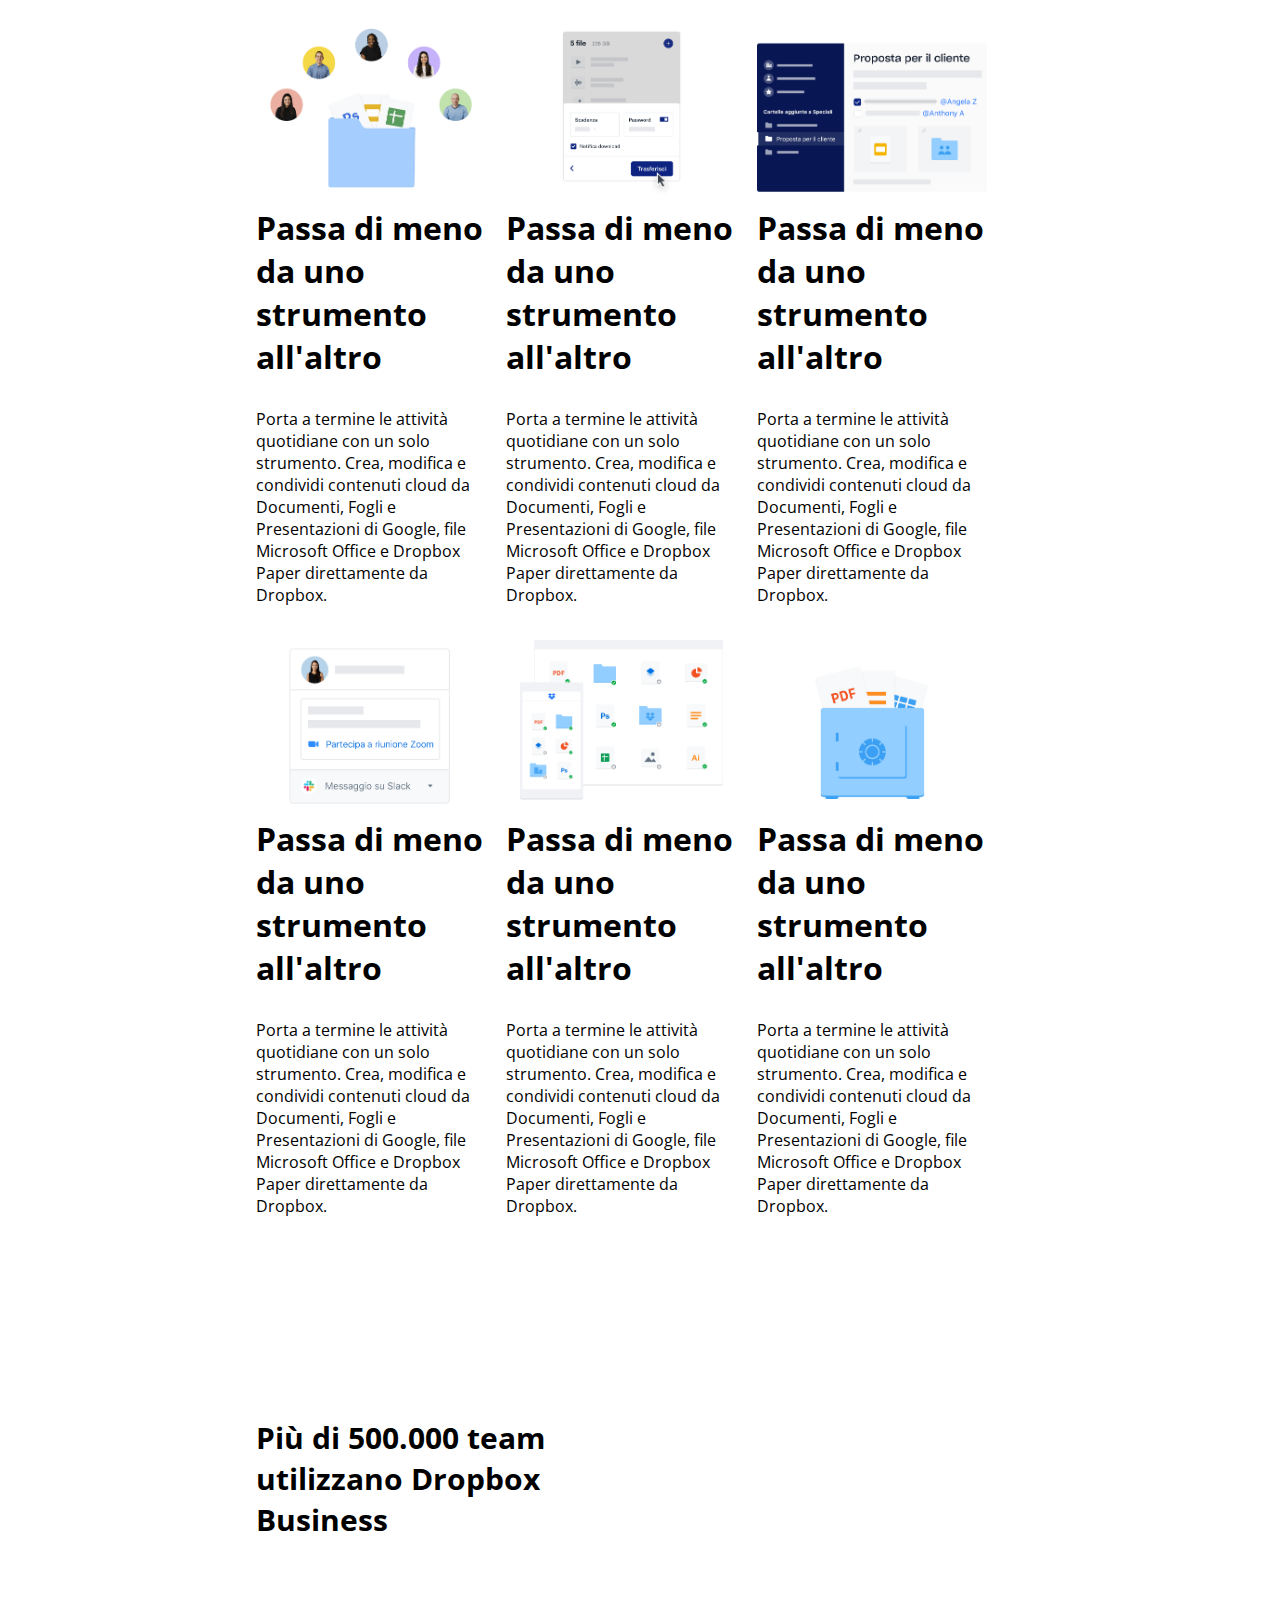
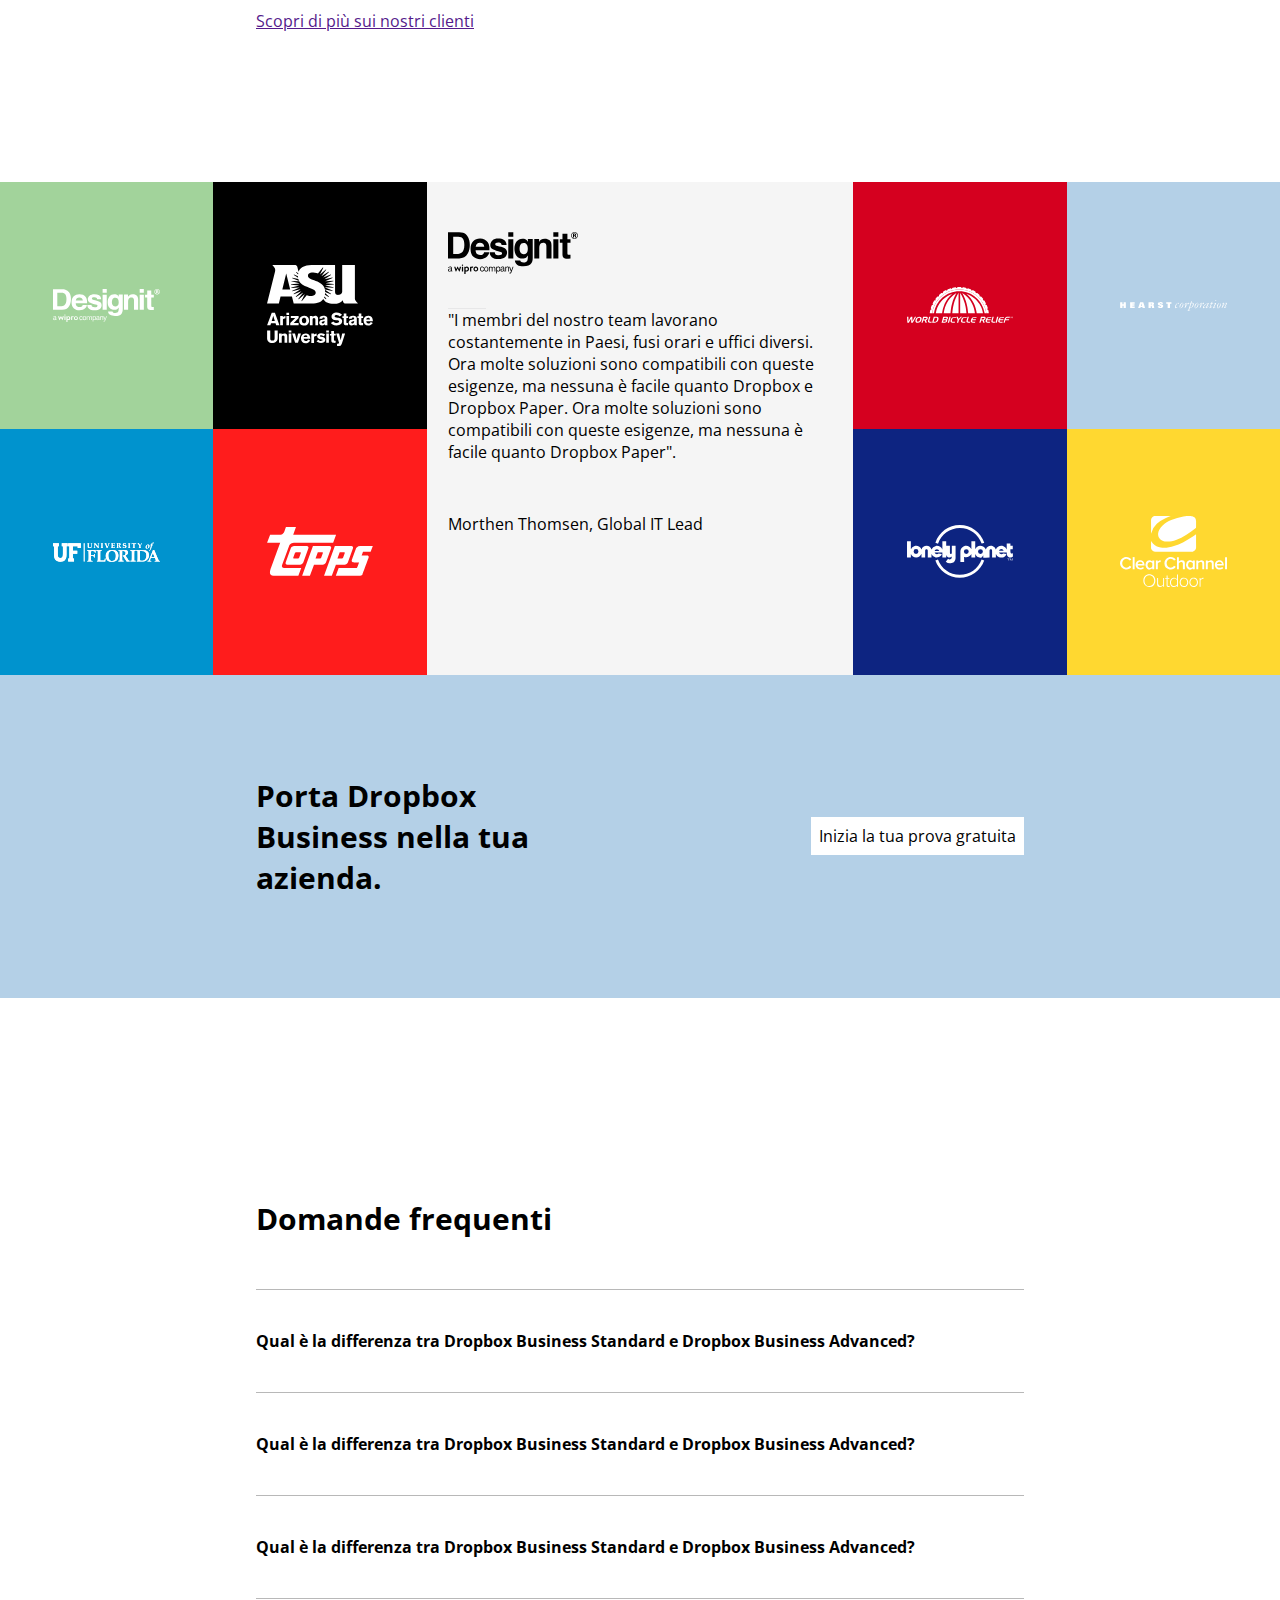
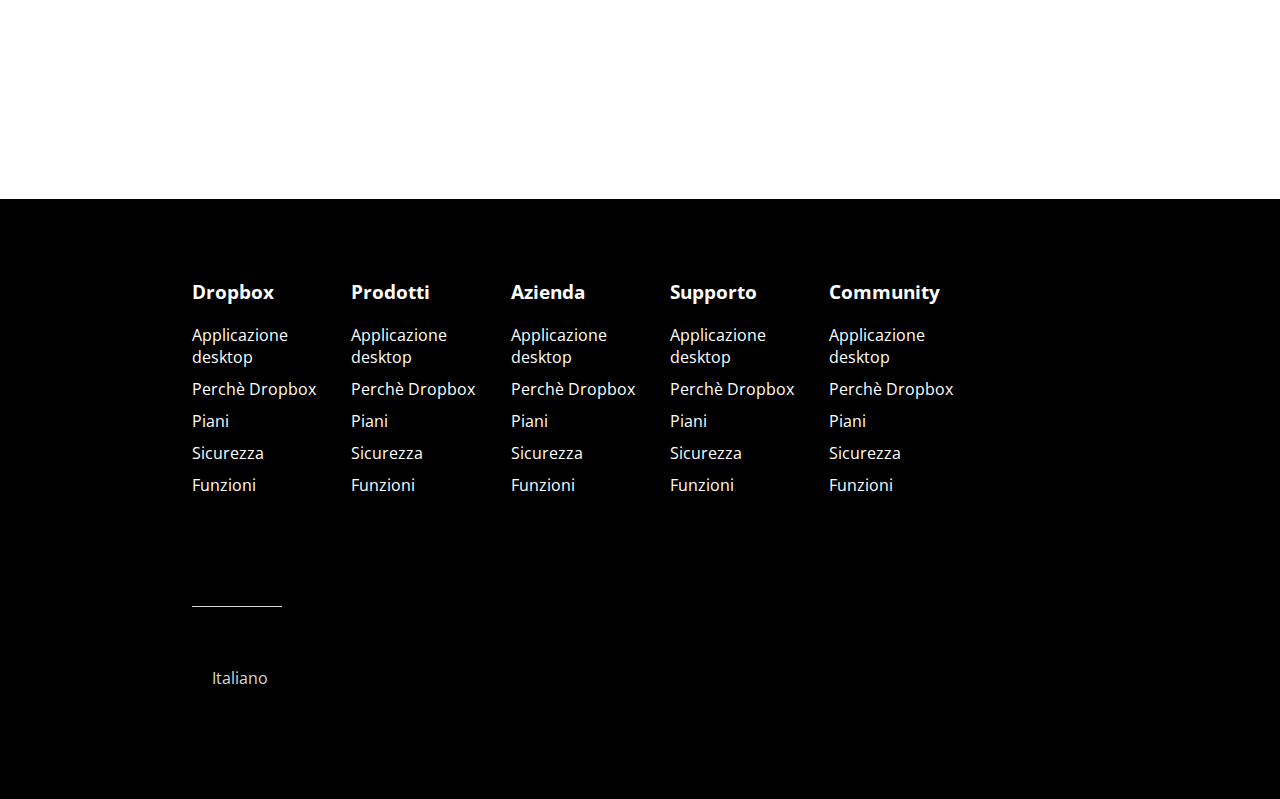
==== commit 3a50dda4: "bonus - add hover to faq" ====
--- a/bonus/index.html
+++ b/bonus/index.html
@@ -25,7 +25,18 @@
             </ul>
 
             <ul id="nav-ul-right">
-                <a href=""><li><div class="down-line"></div>Supporto</li></a>
+                <a href="">
+                    <li>
+                        <div id="dropdown-support">
+                            <ul>
+                                <li>Assistenza</li>
+                                <li>Mail</li>
+                                <li>Chat</li>
+                            </ul>
+                        </div>
+                        <div class="down-line"></div>Supporto
+                    </li>
+                </a>
                 <a href=""><li><div class="down-line"></div>Contatta l'ufficio vendite</li></a>
                 <a href=""><li><div class="down-line"></div>Accedi</li></a>
                 <li class="plan-button-try" id="little-button"><a id="inizia" href="">Inizia</a></li>
@@ -293,15 +304,18 @@
             <h1>Domande frequenti</h1>
             <div class="faq-container">
                 <div class="question">Qual è la differenza tra Dropbox Business Standard e Dropbox Business Advanced?</div>
-                <div class="dropdown"><i class="fa-solid fa-caret-down"></i></div>
+                <i class="fa-solid fa-caret-down"></i>
+                <p>Lorem ipsum dolor sit amet consectetur adipisicing elit. Quo, error. Vitae vero porro, quos voluptatibus repudiandae voluptatum minus odit laborum soluta tempore unde sunt at facilis blanditiis aliquid autem fuga.</p>
             </div>
             <div class="faq-container">
                 <div class="question">Qual è la differenza tra Dropbox Business Standard e Dropbox Business Advanced?</div>
-                <div class="dropdown"><i class="fa-solid fa-caret-down"></i></div>
+                <i class="fa-solid fa-caret-down"></i>
+                <p>Lorem ipsum dolor sit amet consectetur adipisicing elit. Quo, error. Vitae vero porro, quos voluptatibus repudiandae voluptatum minus odit laborum soluta tempore unde sunt at facilis blanditiis aliquid autem fuga.</p>
             </div>
             <div class="faq-container">
                 <div class="question">Qual è la differenza tra Dropbox Business Standard e Dropbox Business Advanced?</div>
-                <div class="dropdown"><i class="fa-solid fa-caret-down"></i></div>
+                <i class="fa-solid fa-caret-down"></i>
+                <p>Lorem ipsum dolor sit amet consectetur adipisicing elit. Quo, error. Vitae vero porro, quos voluptatibus repudiandae voluptatum minus odit laborum soluta tempore unde sunt at facilis blanditiis aliquid autem fuga.</p>
             </div>
         </section>
         <!-- /fine sezione faq -->
--- a/bonus/css/style.css
+++ b/bonus/css/style.css
@@ -55,8 +55,6 @@
     justify-content: flex-end;
 }
 
-/* LINE TRY */
-
 #nav-ul-right li {
     position: relative;
 }
@@ -67,7 +65,7 @@
     top: 45px;
     left: 0px;
     width: 100%;
-    border-bottom: solid 2px green;
+    border-bottom: solid 1px green;
     transition: all 0.5s;
 
 }
@@ -84,7 +82,31 @@
     display: inline-block;
 }
 
-/* LINE TRY */
+/* DROPDOWN TRY */
+#dropdown-support {
+    display: none;
+    position: absolute;
+    top: 45px;
+    left: 0px;
+    transition: all 0.5s;
+    background-color: white;
+    border: solid 1px green;
+    padding: 5px;
+}
+
+#nav-ul-right a:hover #dropdown-support {
+    display: block;
+}
+
+#dropdown-support ul {
+    display: block;
+}
+
+#dropdown-support li {
+    margin-bottom: 5px;
+}
+
+/* DROPDOWN TRY */
 
 #little-button {
     width: 15%;
@@ -567,16 +589,33 @@
     display: flex;
     justify-content: space-between;
     align-items: center;
+    flex-wrap: wrap;
     border-top: solid 1px rgba(184,184,184,255);
-    border-bottom: solid 1px rgba(184,184,184,255);
     
 }
 
 .question {
     padding: 40px 0 40px 0;
     font-weight: bold;
-    
-}
+    display: inline-block;
+
+}
+
+.faq-container p {
+    color: grey;
+    display: none;
+    margin-bottom: 10px;
+    transition: all 0.5s;
+}
+
+.faq-container:hover p {
+    display: block;
+}
+
+#faq div:last-child {
+    border-bottom: solid 1px rgba(184,184,184,255);
+}
+
 /* fine regole faq */
 /* /FINE REGOLE MAIN */
 
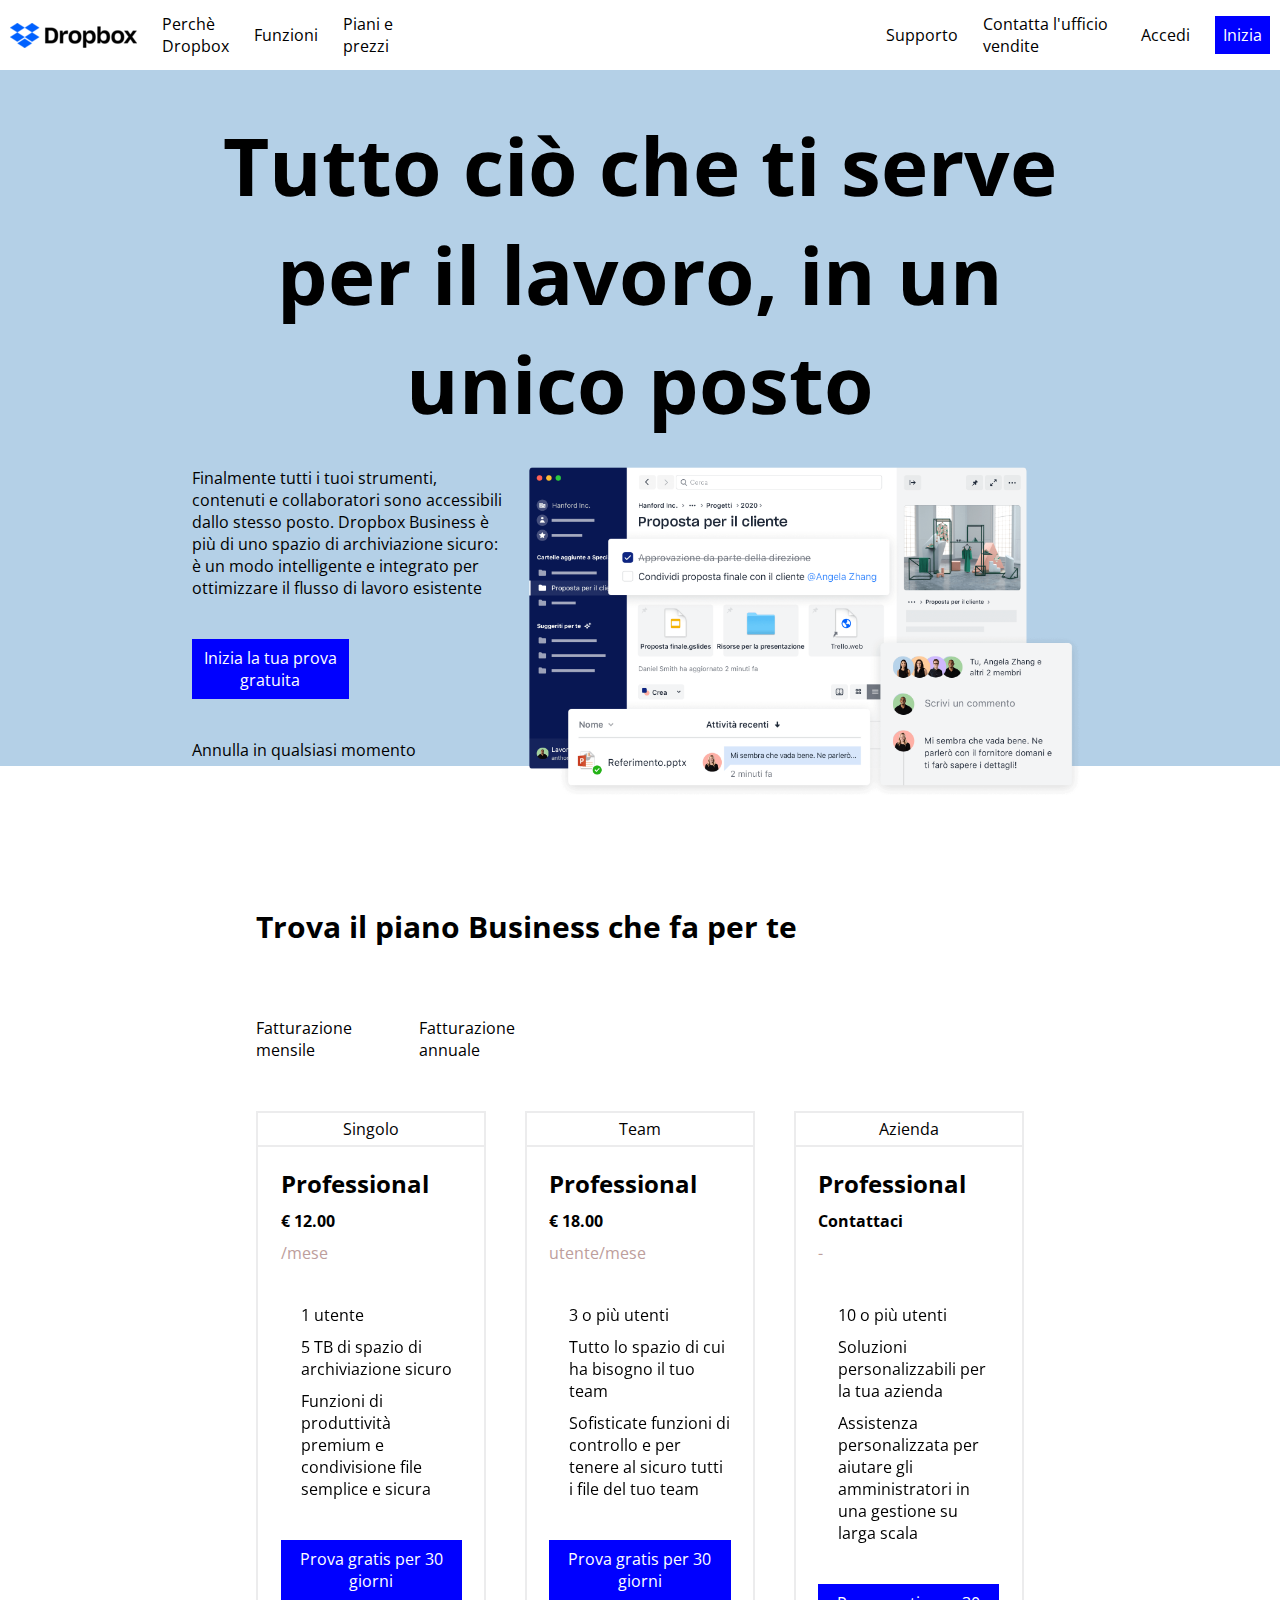
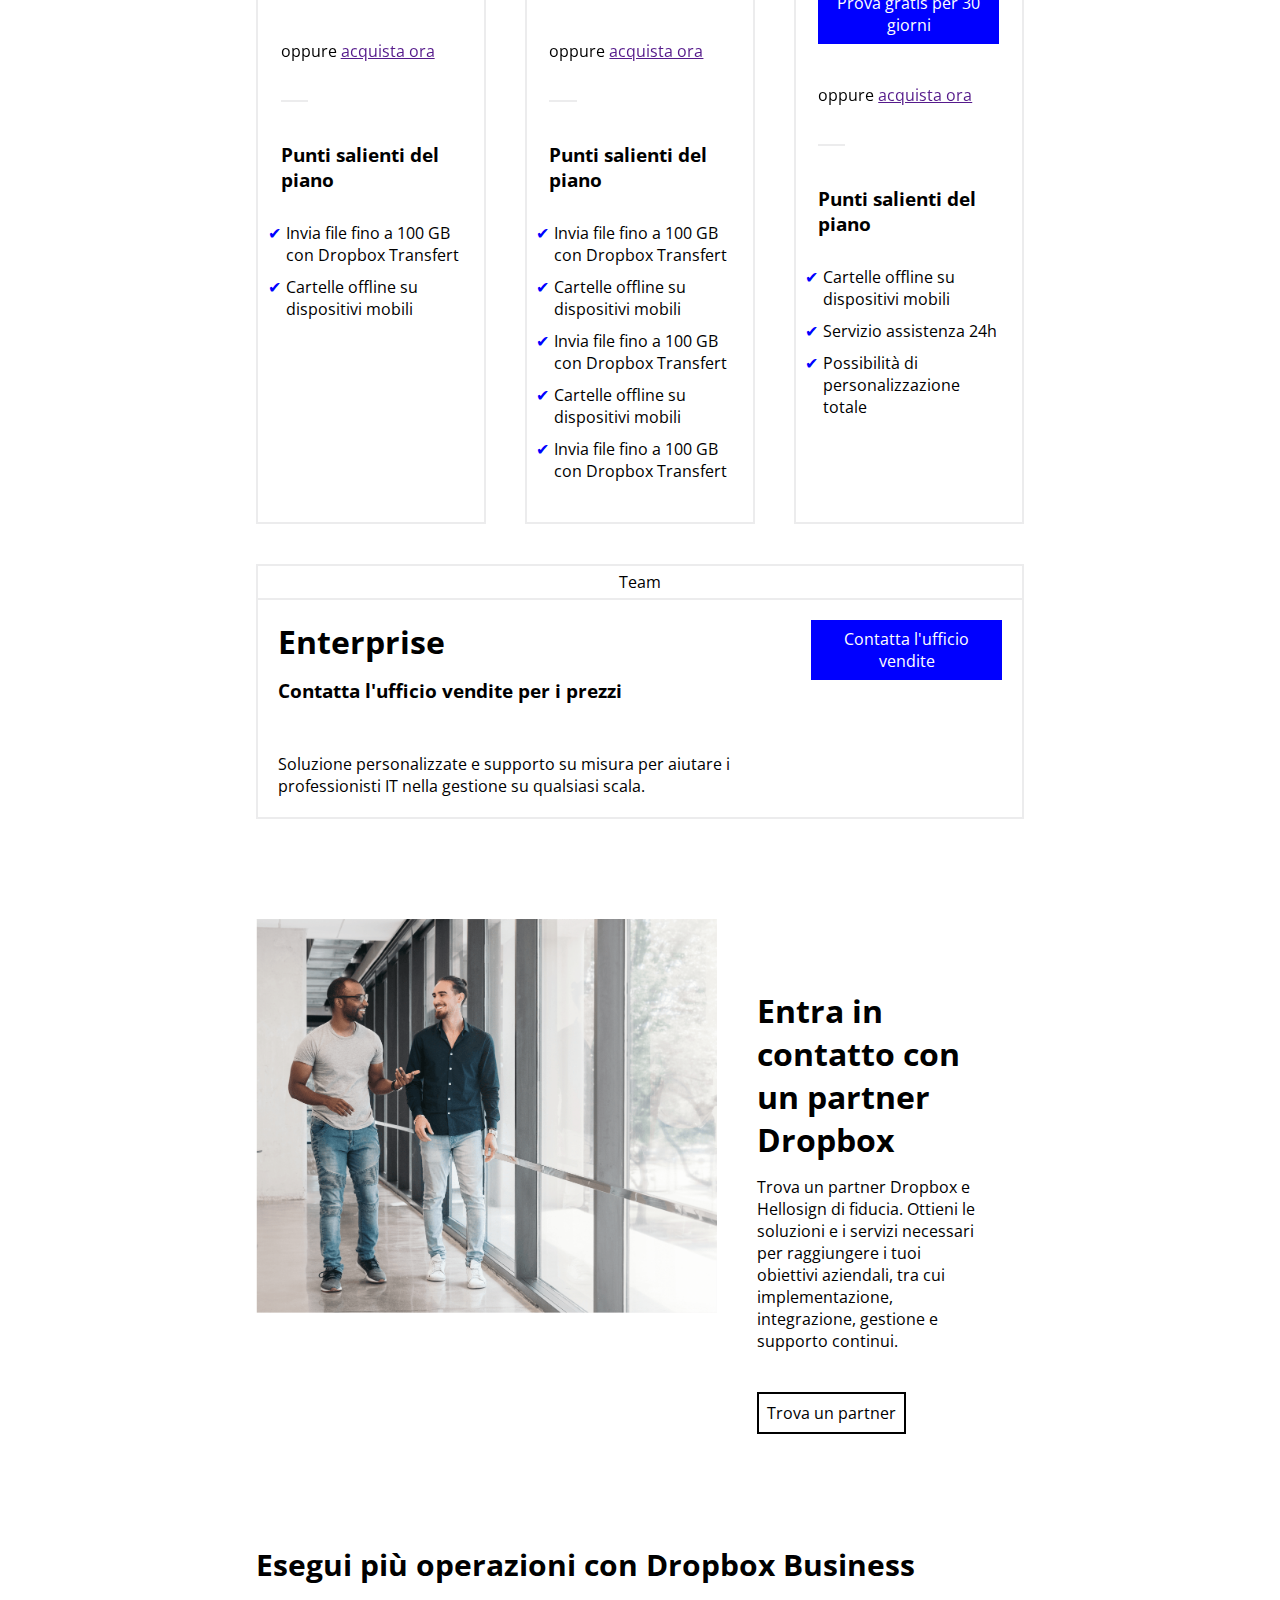
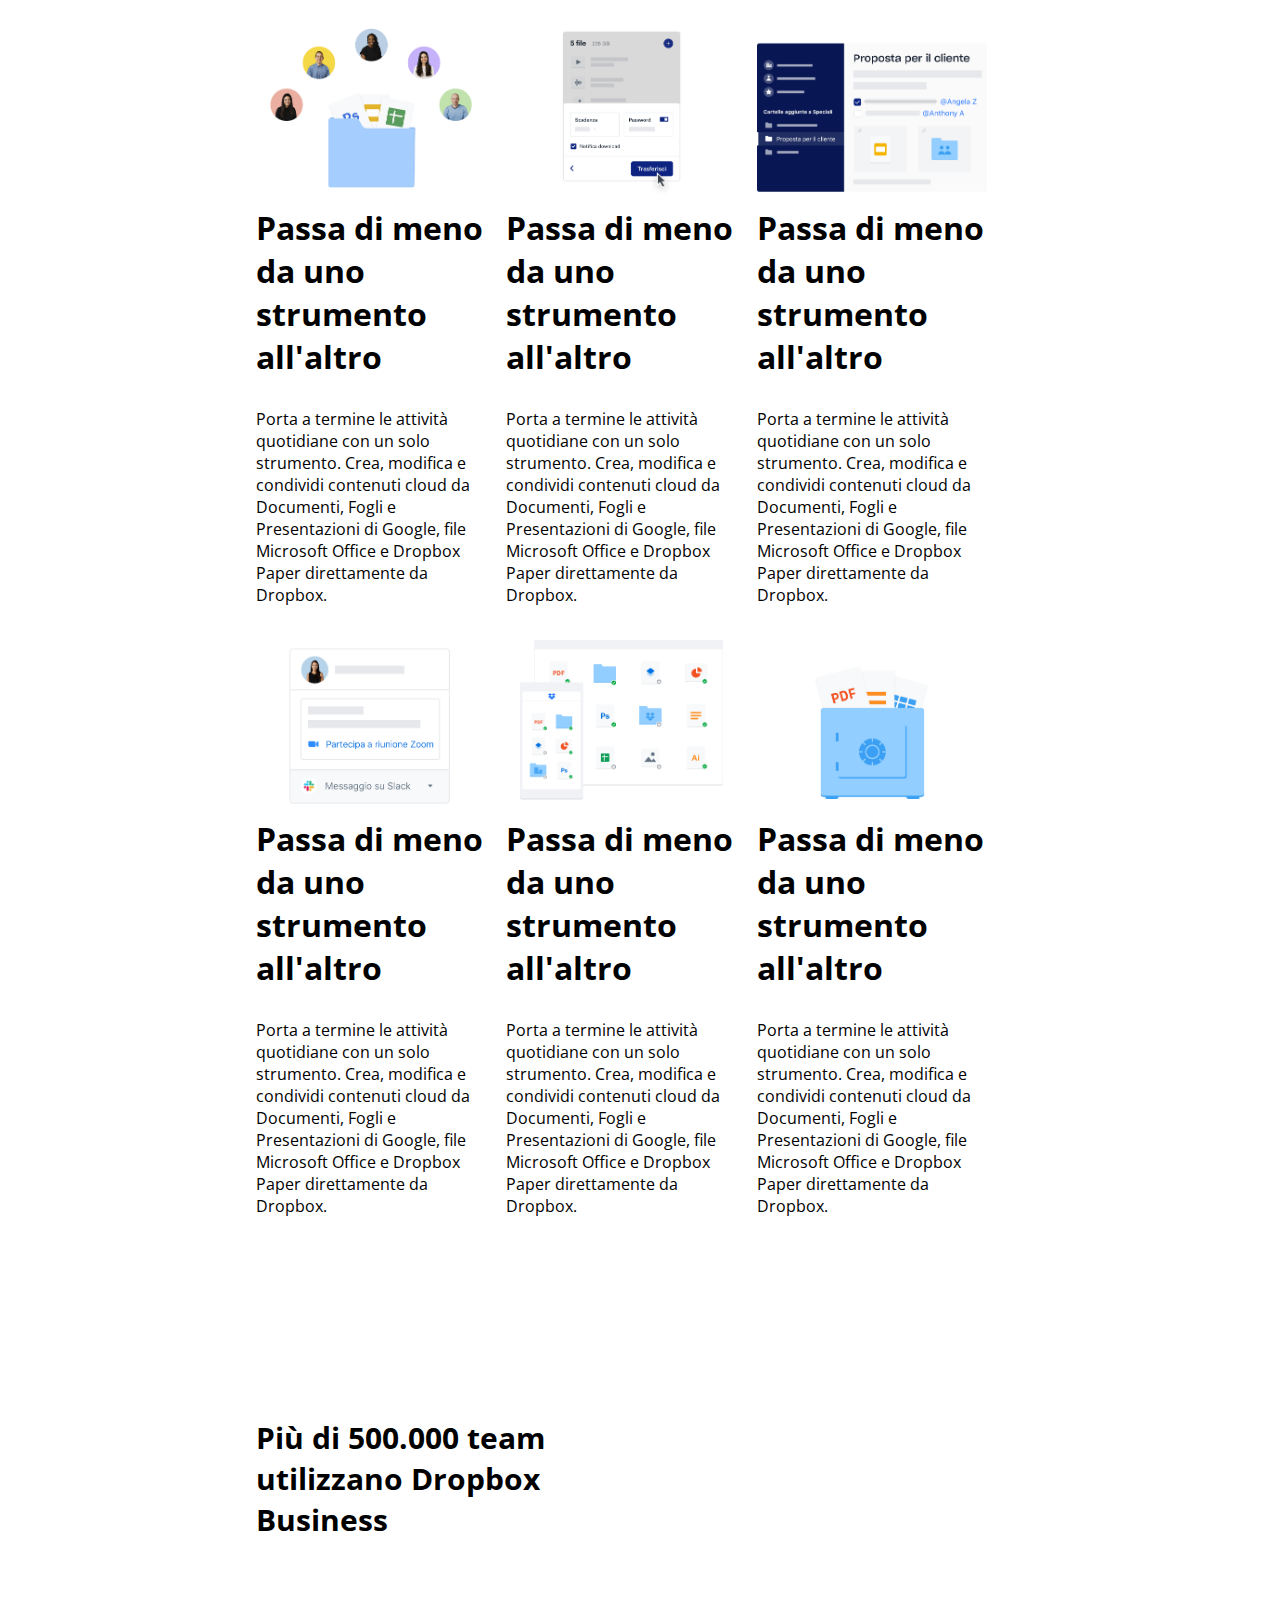
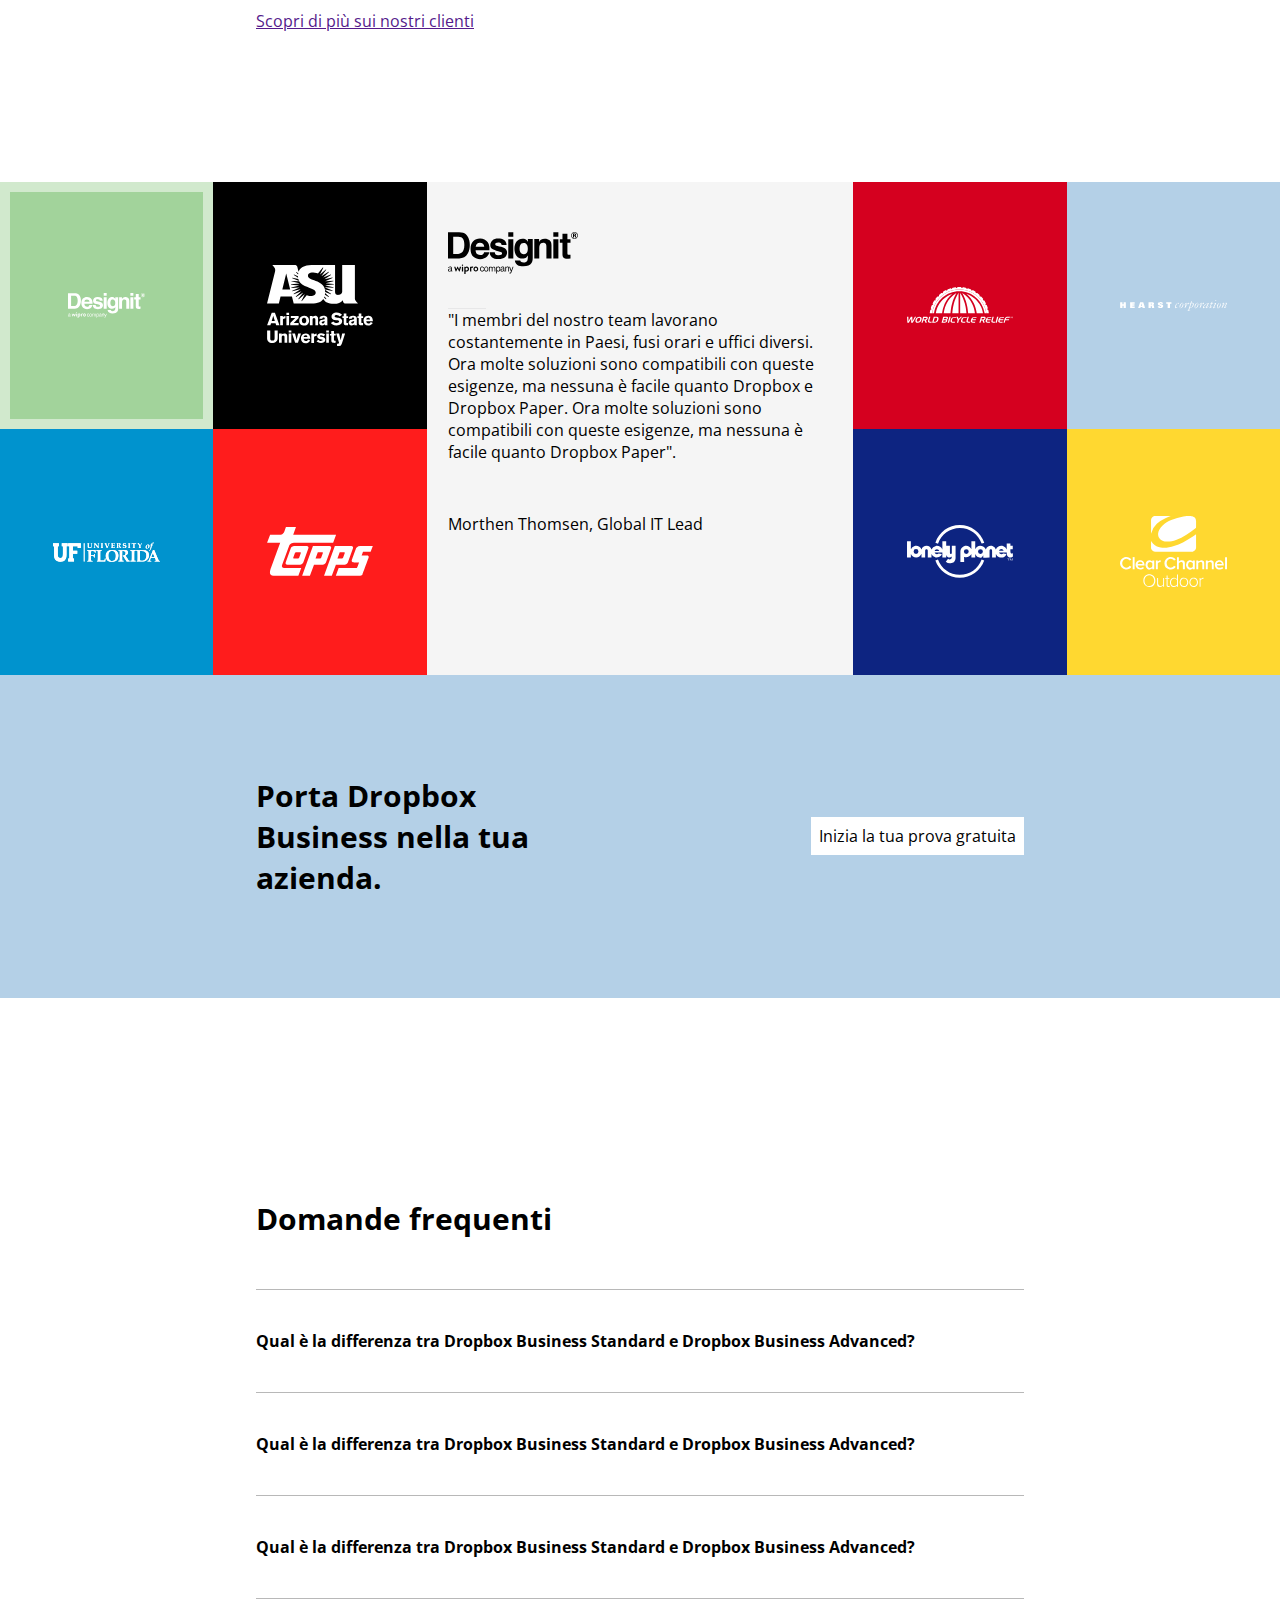
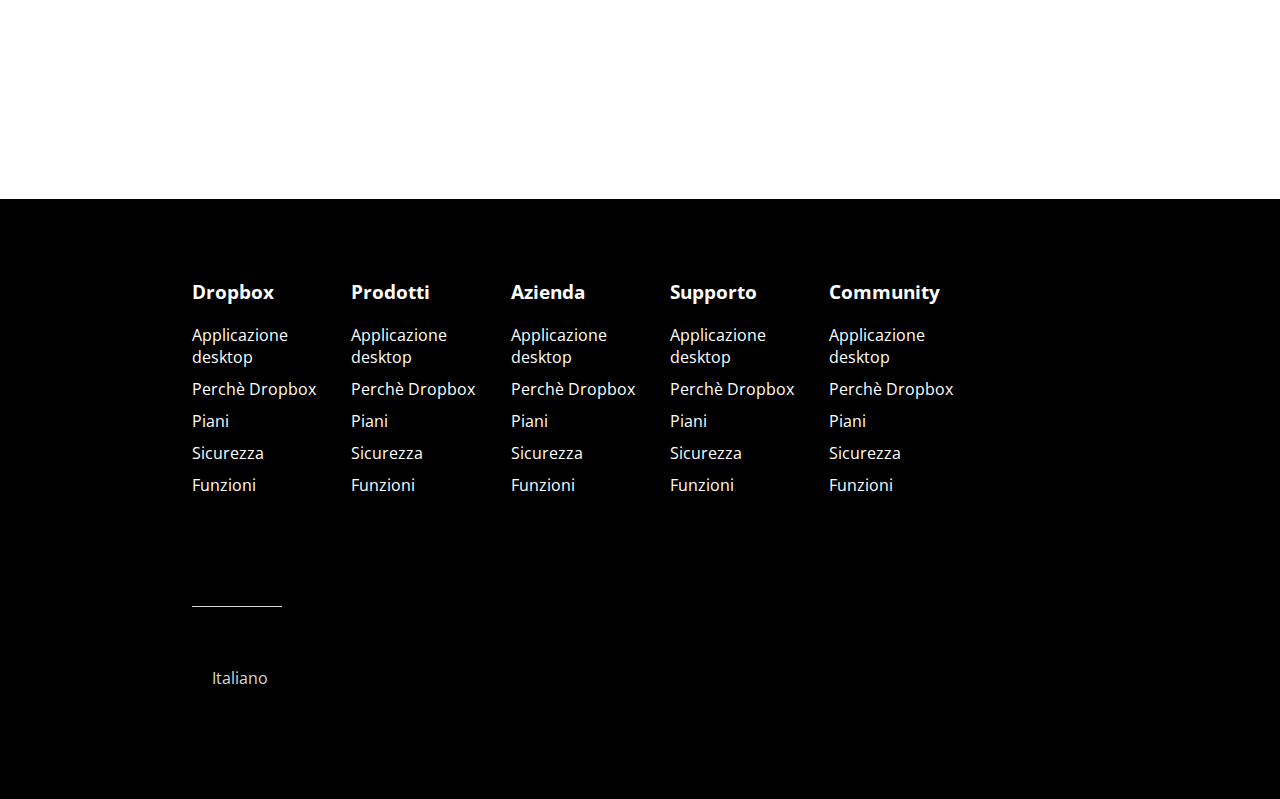
==== commit 261e812a: "bonus -  aggiunta classe di selezione, nella sezione customer" ====
--- a/bonus/index.html
+++ b/bonus/index.html
@@ -251,7 +251,9 @@
         <section id="customer">
             <div class="col-customer col-customer-side">
                 <div class="customer-box" id="designit">
-                    <img src="img/designit.svg" alt="logo designit">
+                    <div class="customer-selected">
+                        <img src="img/designit.svg" alt="logo designit">
+                    </div>
                 </div>
                 <div class="customer-box" id="arizona">
                     <img src="img/arizona_state_university.svg" alt="logo arizona">
--- a/bonus/css/style.css
+++ b/bonus/css/style.css
@@ -478,6 +478,20 @@
     filter: brightness(0) invert(1);
 }
 
+.customer-selected {
+    width: 100%;
+    height: 100%;
+    border: solid 10px rgba(209,233,205,255);
+    display: flex;
+    justify-content: center;
+    align-items: center;
+}
+
+.customer-selected img {
+    max-width: 40%;
+    filter: brightness(0) invert(1);
+}
+
 /* regole customer centrale */
 #customer-central {
     background-color: rgba(245,245,245,255);
@@ -504,13 +518,10 @@
     margin-top: 50px;
     margin-bottom: 140px;
 }
-
-
-
 /* /fine regole customer centrale */
 
 
-/* regole id vari marchi */
+/* regole id vari colori marchi */
 #designit {
     background-color: rgba(162,211,155,255);
 }
